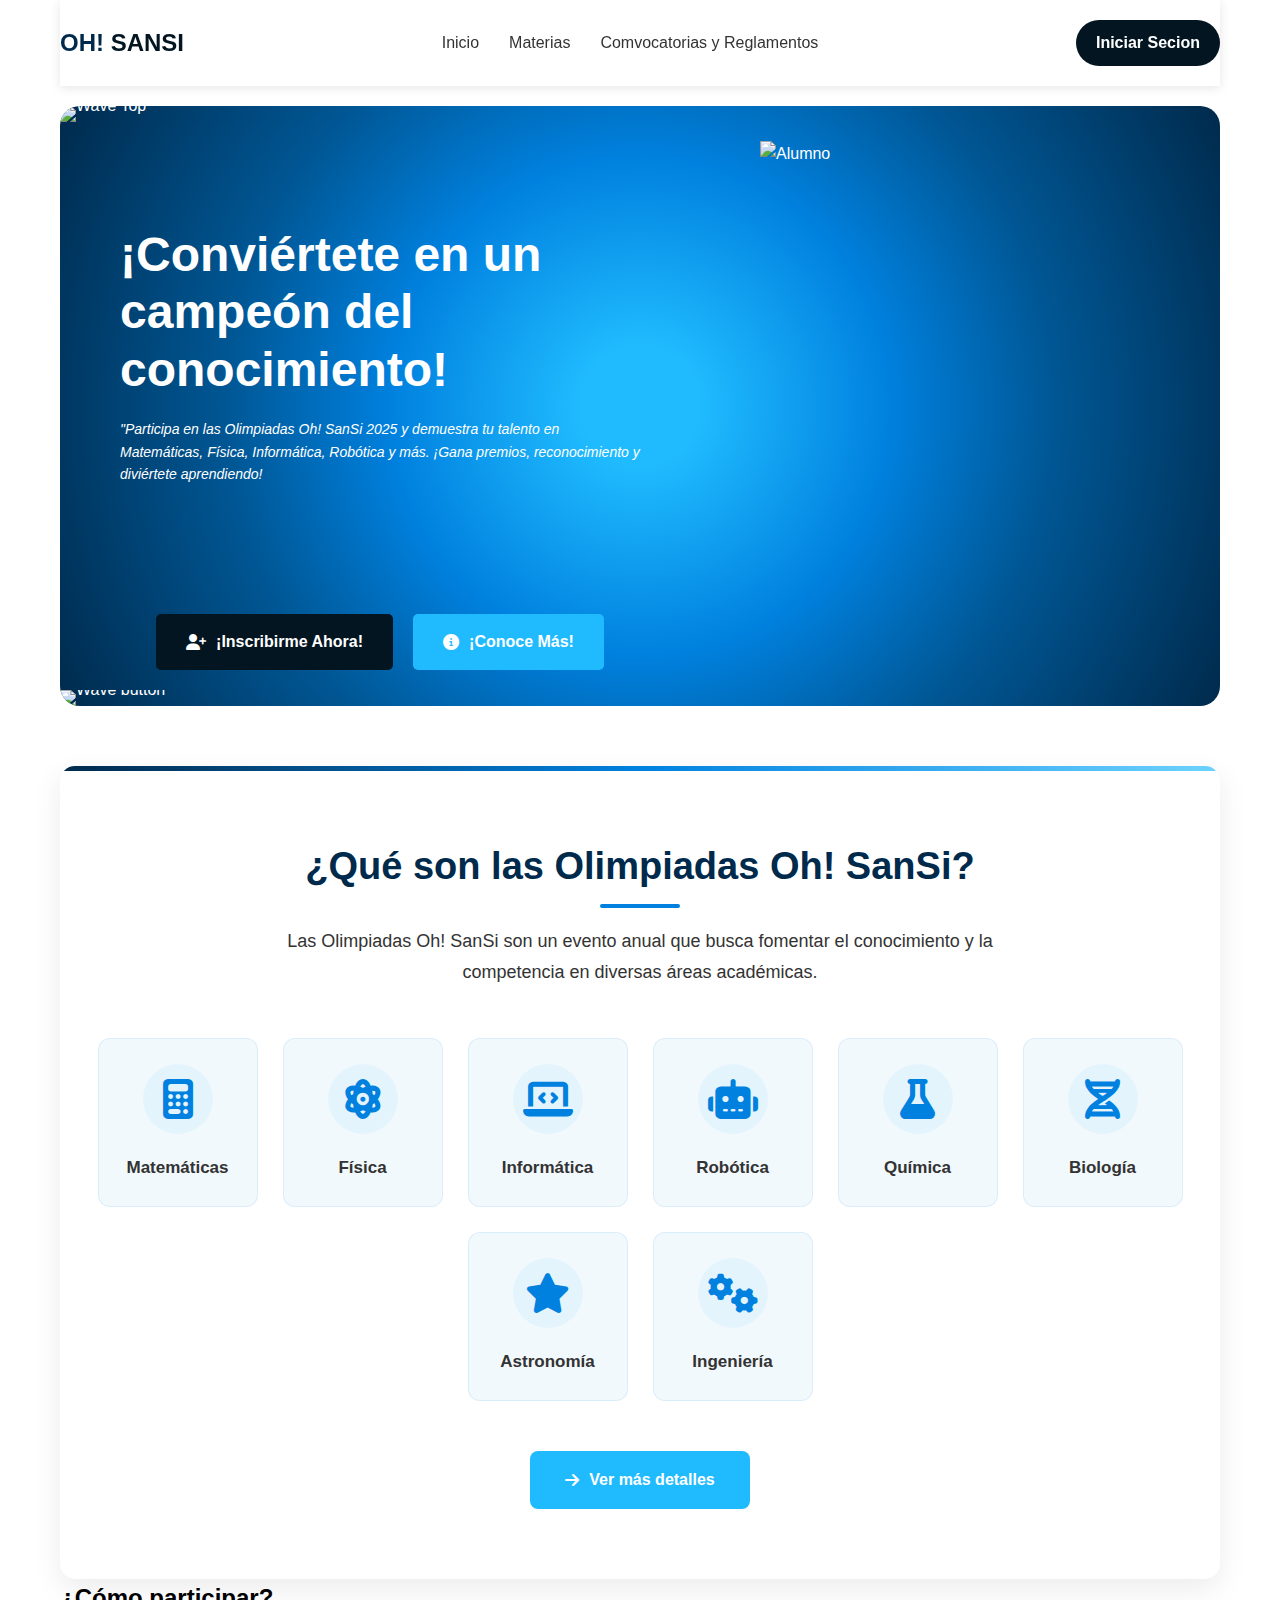
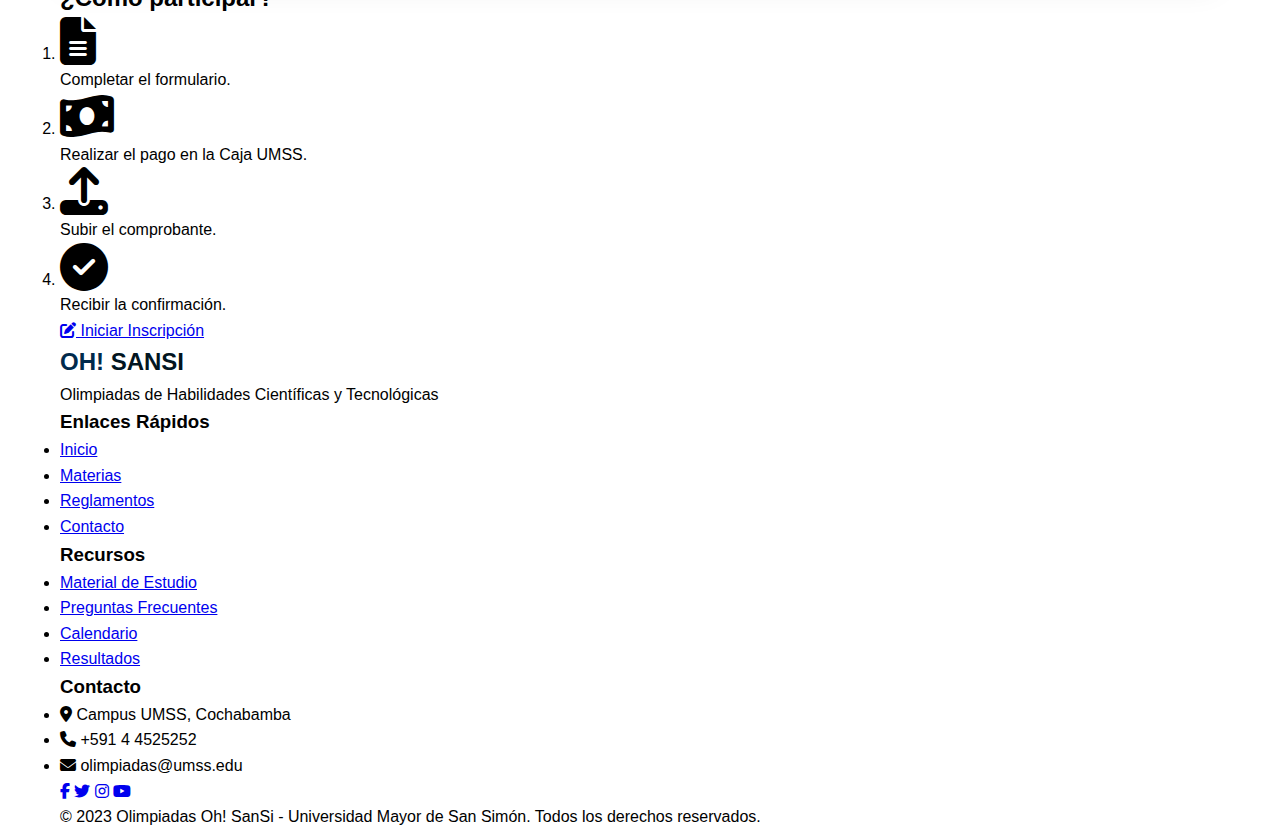
==== HTML/index.html @ 53b109f2 "Implementacioin de registro con html y css" ====
<!DOCTYPE html>
<html lang="en">
<head>
    <meta charset="UTF-8">
    <meta name="viewport" content="width=device-width, initial-scale=1.0">
    <title>Mars Explorer</title>
    <link rel="stylesheet" href="/CSS/styles.css">
    <!-- Add Font Awesome for icons -->
    <link rel="stylesheet" href="https://cdnjs.cloudflare.com/ajax/libs/font-awesome/6.4.0/css/all.min.css">
</head>
<body>
    <main class="contenedor">
        <header>
            <nav>
                <div class="logo">OH! <span>SANSI</span></div>
                <div class="nav-links">
                    <a href="#">Inicio</a>
                    <a href="#">Materias</a>
                    <a href="#">Comvocatorias y Reglamentos</a>
                </div>
                <a href="#" class="join-btn">Iniciar Secion</a>
            </nav>
        </header>
        
        <section class="hero">
            
            <div class="wave-top">
                <img src="wave-top.svg" alt="Wave Top">
            </div>
            
            <div class="hero-content">
                <div class="hero-text">
                    <h1>¡Conviértete en un campeón del conocimiento!</h1>
                    <p class="quote">"Participa en las Olimpiadas Oh! SanSi 2025 y demuestra tu talento en Matemáticas, Física, Informática, Robótica y más. ¡Gana premios, reconocimiento y diviértete aprendiendo!</p>
                    
                    <div class="cta-buttons">
                        <a href="registro.html" class="get-started">
                            <i class="fas fa-user-plus"></i> ¡Inscribirme Ahora!
                          </a>
                        <a href="#" class="watch-video">
                            <i class="fas fa-info-circle"></i> ¡Conoce Más!
                        </a>
                    </div>
                </div>
                <div class="hero-image">
                    <img src="trofeo.svg" alt="Alumno">      
                </div>
            </div>
            
            <div class="wave-bottom">
                <img src="button.svg" alt="Wave button">
            </div>
        </section>
        
        <!-- New Section: ¿Qué son las Olimpiadas Oh! SanSi? -->
        <section class="about-olympiad">
            <h2>¿Qué son las Olimpiadas Oh! SanSi?</h2>
            <p>Las Olimpiadas Oh! SanSi son un evento anual que busca fomentar el conocimiento y la competencia en diversas áreas académicas.</p>
            <ul class="competition-areas">
                <li><i class="fas fa-calculator fa-2x"></i> Matemáticas</li>
                <li><i class="fas fa-atom fa-2x"></i> Física</li>
                <li><i class="fas fa-laptop-code fa-2x"></i> Informática</li>
                <li><i class="fas fa-robot fa-2x"></i> Robótica</li>
                <li><i class="fas fa-flask fa-2x"></i> Química</li>
                <li><i class="fas fa-dna fa-2x"></i> Biología</li>
                <li><i class="fas fa-star fa-2x"></i> Astronomía</li>
                <li><i class="fas fa-cogs fa-2x"></i> Ingeniería</li>
            </ul>
            <a href="#" class="details-btn"><i class="fas fa-arrow-right"></i> Ver más detalles</a>
        </section>
        
        <!-- New Section: ¿Cómo participar? -->
        <section class="how-to-participate">
            <h2>¿Cómo participar?</h2>
            <ol class="participation-steps">
                <li>
                    <i class="fas fa-file-alt fa-3x"></i>
                    <p>Completar el formulario.</p>
                </li>
                <li>
                    <i class="fas fa-money-bill-wave fa-3x"></i>
                    <p>Realizar el pago en la Caja UMSS.</p>
                </li>
                <li>
                    <i class="fas fa-upload fa-3x"></i>
                    <p>Subir el comprobante.</p>
                </li>
                <li>
                    <i class="fas fa-check-circle fa-3x"></i>
                    <p>Recibir la confirmación.</p>
                </li>
            </ol>
            <a href="#" class="start-registration-btn"><i class="fas fa-pen-to-square"></i> Iniciar Inscripción</a>
        </section>
    </main>
    
    <!-- Footer Section -->
    <footer>
        <div class="contenedor footer-content">
            <div class="footer-logo">
                <div class="logo">OH! <span>SANSI</span></div>
                <p>Olimpiadas de Habilidades Científicas y Tecnológicas</p>
            </div>
            
            <div class="footer-links">
                <div class="footer-column">
                    <h3>Enlaces Rápidos</h3>
                    <ul>
                        <li><a href="#">Inicio</a></li>
                        <li><a href="#">Materias</a></li>
                        <li><a href="#">Reglamentos</a></li>
                        <li><a href="#">Contacto</a></li>
                    </ul>
                </div>
                
                <div class="footer-column">
                    <h3>Recursos</h3>
                    <ul>
                        <li><a href="#">Material de Estudio</a></li>
                        <li><a href="#">Preguntas Frecuentes</a></li>
                        <li><a href="#">Calendario</a></li>
                        <li><a href="#">Resultados</a></li>
                    </ul>
                </div>
                
                <div class="footer-column">
                    <h3>Contacto</h3>
                    <ul class="contact-info">
                        <li><i class="fas fa-map-marker-alt"></i> Campus UMSS, Cochabamba</li>
                        <li><i class="fas fa-phone"></i> +591 4 4525252</li>
                        <li><i class="fas fa-envelope"></i> olimpiadas@umss.edu</li>
                    </ul>
                    <div class="social-media">
                        <a href="#"><i class="fab fa-facebook-f"></i></a>
                        <a href="#"><i class="fab fa-twitter"></i></a>
                        <a href="#"><i class="fab fa-instagram"></i></a>
                        <a href="#"><i class="fab fa-youtube"></i></a>
                    </div>
                </div>
            </div>
        </div>
        <div class="footer-bottom">
            <div class="contenedor">
                <p>&copy; 2023 Olimpiadas Oh! SanSi - Universidad Mayor de San Simón. Todos los derechos reservados.</p>
            </div>
        </div>
    </footer>
</body>
</html>
---- CSS/styles.css ----
:root {
    /*colores principales*/
    --pri: #002A4C;
    --sec: #00477a;
    --terc: #021521;
    --for: #0081df;
    --five: #6dd2ff;
    --bg: #ffffff; /*background (Fondo) */
    /*textos*/
    --txt: #333;
    --p-pri: white;/*parrafo*/
    --p-sec: #000;
    /*botones*/
    --btn-pri: var(--terc);
    --btn-pri-hover: var(--terc);
    --btn-txt: var(--bg);
    --btn-txt-hover: var(--bg);
    --btn-sec: #20bbff;
    --btn-icon: white;
    --btn-sec-color: var(--btn-sec);
}

* {
    margin: 0;
    padding: 0;
    box-sizing: border-box;
    font-family: Arial, sans-serif;
}

body {
    background-color: var(--bg);
    line-height: 1.6;
}

.contenedor {
    max-width: 1200px;
    margin: 0 auto;
    padding: 0 20px;
}

/* Navigation Styles */
header {
    padding: 20px 0;
    position: sticky;
    top: 0;
    background-color: var(--bg);
    z-index: 100;
    box-shadow: 0 2px 10px rgba(0, 0, 0, 0.1);
}

nav {
    display: flex;
    justify-content: space-between;
    align-items: center;
}

.logo {
    font-weight: bold;
    font-size: 24px;
    color: var(--pri);
}

.logo span {
    color: var(--terc);
}

.nav-links {
    display: flex;
    gap: 30px;
}

.nav-links a {
    text-decoration: none;
    color: var(--txt);
    transition: color 0.3s ease;
    position: relative;
}

.nav-links a:hover {
    color: var(--for);
}

.nav-links a::after {
    content: '';
    position: absolute;
    width: 0;
    height: 2px;
    bottom: -5px;
    left: 0;
    background-color: var(--for);
    transition: width 0.3s ease;
}

.nav-links a:hover::after {
    width: 100%;
}

.join-btn {
    background-color: var(--btn-pri);
    color: var(--btn-txt);
    padding: 10px 20px;
    border-radius: 25px;
    text-decoration: none;
    font-weight: bold;
    transition: background-color 0.3s ease, transform 0.3s ease;
}

.join-btn:hover {
    background-color: var(--for);
    transform: translateY(-3px);
}

/* Hero Section Styles */
.hero {
    position: relative;
    background: radial-gradient(circle, rgba(32,187,255,1) 9%, rgba(0,129,223,1) 38%, rgba(0,87,149,1) 63%, rgba(0,42,76,1) 100%);
    border-radius: 20px;
    overflow: hidden;
    color: white;
    margin-top: 20px;
    min-height: 600px;
    padding-top: 60px;
}

.hero-content {
    display: flex;
    padding: 60px;
    position: relative;
    z-index: 2;
}

.hero-text {
    flex: 1;
    max-width: 50%;
    z-index: 2;
}

.hero-text h1 {
    font-size: 48px;
    margin-bottom: 20px;
    line-height: 1.2;
}

.hero-text .quote {
    color: var(--p-pri);
    font-style: italic;
    margin-bottom: 40px;
    line-height: 1.6;
    font-size: 14px;
}

.hero-image {
    position: absolute;
    right: 60px;
    bottom: 0;
    z-index: 3;
    height: 500px;
    width: 400px;
}

.hero-image img {
    height: 100%;
    object-fit: contain;
    position: relative;
    z-index: 1;
}

/* Wave Elements */
.wave-top,
.wave-bottom {
    position: absolute;
    left: 0;
    width: 100%;
    z-index: 1;
    line-height: 0;
}

.wave-top {
    top: 0;
}

.wave-bottom {
    bottom: 0;
}

.wave-top img,
.wave-bottom img {
    width: 100%;
    height: auto;
}

/* Button Styles */
.cta-buttons {
    display: flex;
    gap: 20px;
    margin-top: 30px;
    position: relative;
    z-index: 4;
    /*sition: absolute;*/
    bottom: -25%;
    left: 0;
    right: 0;
    z-index: 5;
    justify-content: center;
}

.get-started {
    background-color: var(--btn-pri);
    color: var(--btn-txt);
    padding: 15px 30px;
    border-radius: 5px;
    text-decoration: none;
    font-weight: bold;
    display: inline-flex;
    align-items: center;
    gap: 10px;
    transition: background-color 0.3s ease, transform 0.3s ease;
}

.get-started:hover {
    background-color: var(--terc);
    transform: translateY(-3px);
    box-shadow: 0 5px 15px rgba(0, 0, 0, 0.2);
}

.watch-video {
    background-color: var(--btn-sec);
    color: var(--btn-txt);
    padding: 15px 30px;
    border-radius: 5px;
    text-decoration: none;
    font-weight: bold;
    display: flex;
    align-items: center;
    gap: 10px;
    transition: background-color 0.3s ease, transform 0.3s ease;
}

.watch-video:hover {
    background-color: var(--for);
    transform: translateY(-3px);
    box-shadow: 0 5px 15px rgba(0, 0, 0, 0.2);
}

.video-icon {
    width: 20px;
    height: 20px;
    background-color: var(--btn-icon);
    border-radius: 50%;
    display: flex;
    align-items: center;
    justify-content: center;
    color: var(--btn-sec-color);
    font-size: 10px;
}
/* Partners Section Styles */
.partners {
    display: flex;
    justify-content: space-between;
    align-items: center;
    margin-top: 50px;
    opacity: 0.5;
}
/* About Olympiad Section Styles */
.about-olympiad {
    padding: 70px 20px;
    background-color: var(--bg);
    border-radius: 15px;
    margin-top: 60px;
    box-shadow: 0 10px 30px rgba(0, 0, 0, 0.08);
    position: relative;
    overflow: hidden;
}

.about-olympiad::before {
    content: '';
    position: absolute;
    top: 0;
    left: 0;
    width: 100%;
    height: 5px;
    background: linear-gradient(to right, var(--pri), var(--for), var(--five));
}

.about-olympiad h2 {
    font-size: 38px;
    margin-bottom: 30px;
    color: var(--pri);
    text-align: center;
    position: relative;
    font-weight: 700;
}

.about-olympiad h2::after {
    content: '';
    position: absolute;
    width: 80px;
    height: 4px;
    background-color: var(--for);
    bottom: -12px;
    left: 50%;
    transform: translateX(-50%);
    border-radius: 2px;
}

.about-olympiad p {
    font-size: 18px;
    margin-bottom: 40px;
    color: var(--txt);
    text-align: center;
    max-width: 800px;
    margin-left: auto;
    margin-right: auto;
    line-height: 1.7;
}

.competition-areas {
    list-style: none;
    padding: 0;
    display: flex;
    flex-wrap: wrap;
    justify-content: center;
    gap: 25px;
    margin: 50px 0;
}

.competition-areas li {
    display: flex;
    flex-direction: column;
    align-items: center;
    gap: 15px;
    font-size: 17px;
    font-weight: 600;
    color: var(--txt);
    width: 160px;
    text-align: center;
    transition: all 0.3s ease;
    padding: 25px 15px;
    border-radius: 12px;
    background-color: rgba(0, 129, 223, 0.05);
    border: 1px solid rgba(0, 129, 223, 0.1);
}

.competition-areas li:hover {
    transform: translateY(-8px);
    background-color: rgba(0, 129, 223, 0.1);
    box-shadow: 0 10px 20px rgba(0, 42, 76, 0.1);
    border-color: rgba(0, 129, 223, 0.2);
}

.competition-areas li i {
    color: var(--for);
    font-size: 2.5rem;
    background-color: rgba(109, 210, 255, 0.1);
    width: 70px;
    height: 70px;
    display: flex;
    align-items: center;
    justify-content: center;
    border-radius: 50%;
    margin-bottom: 5px;
    transition: all 0.3s ease;
}

.competition-areas li:hover i {
    background-color: var(--for);
    color: white;
    transform: scale(1.1);
}

.details-btn {
    display: flex;
    background-color: var(--btn-sec);
    color: var(--btn-txt);
    padding: 16px 32px;
    border-radius: 8px;
    text-decoration: none;
    font-weight: bold;
    margin: 30px auto 0;
    text-align: center;
    max-width: 220px;
    transition: all 0.3s ease;
    align-items: center;
    justify-content: center;
    gap: 10px;
    font-size: 16px;
}

.details-btn:hover {
    background-color: var(--for);
    transform: translateY(-5px);
    box-shadow: 0 8px 20px rgba(0, 129, 223, 0.3);
}

.details-btn i {
    transition: transform 0.3s ease;
}

.details-btn:hover i {
    transform: translateX(5px);
}

/* Media queries for responsiveness */
@media (max-width: 768px) {
    .competition-areas {
        gap: 15px;
    }
    
    .competition-areas li {
        width: calc(50% - 15px);
        max-width: 160px;
    }
    
    .about-olympiad h2 {
        font-size: 32px;
    }
    
    .about-olympiad p {
        font-size: 16px;
    }
}

@media (max-width: 480px) {
    .competition-areas li {
        width: calc(100% - 30px);
        max-width: 200px;
    }
}
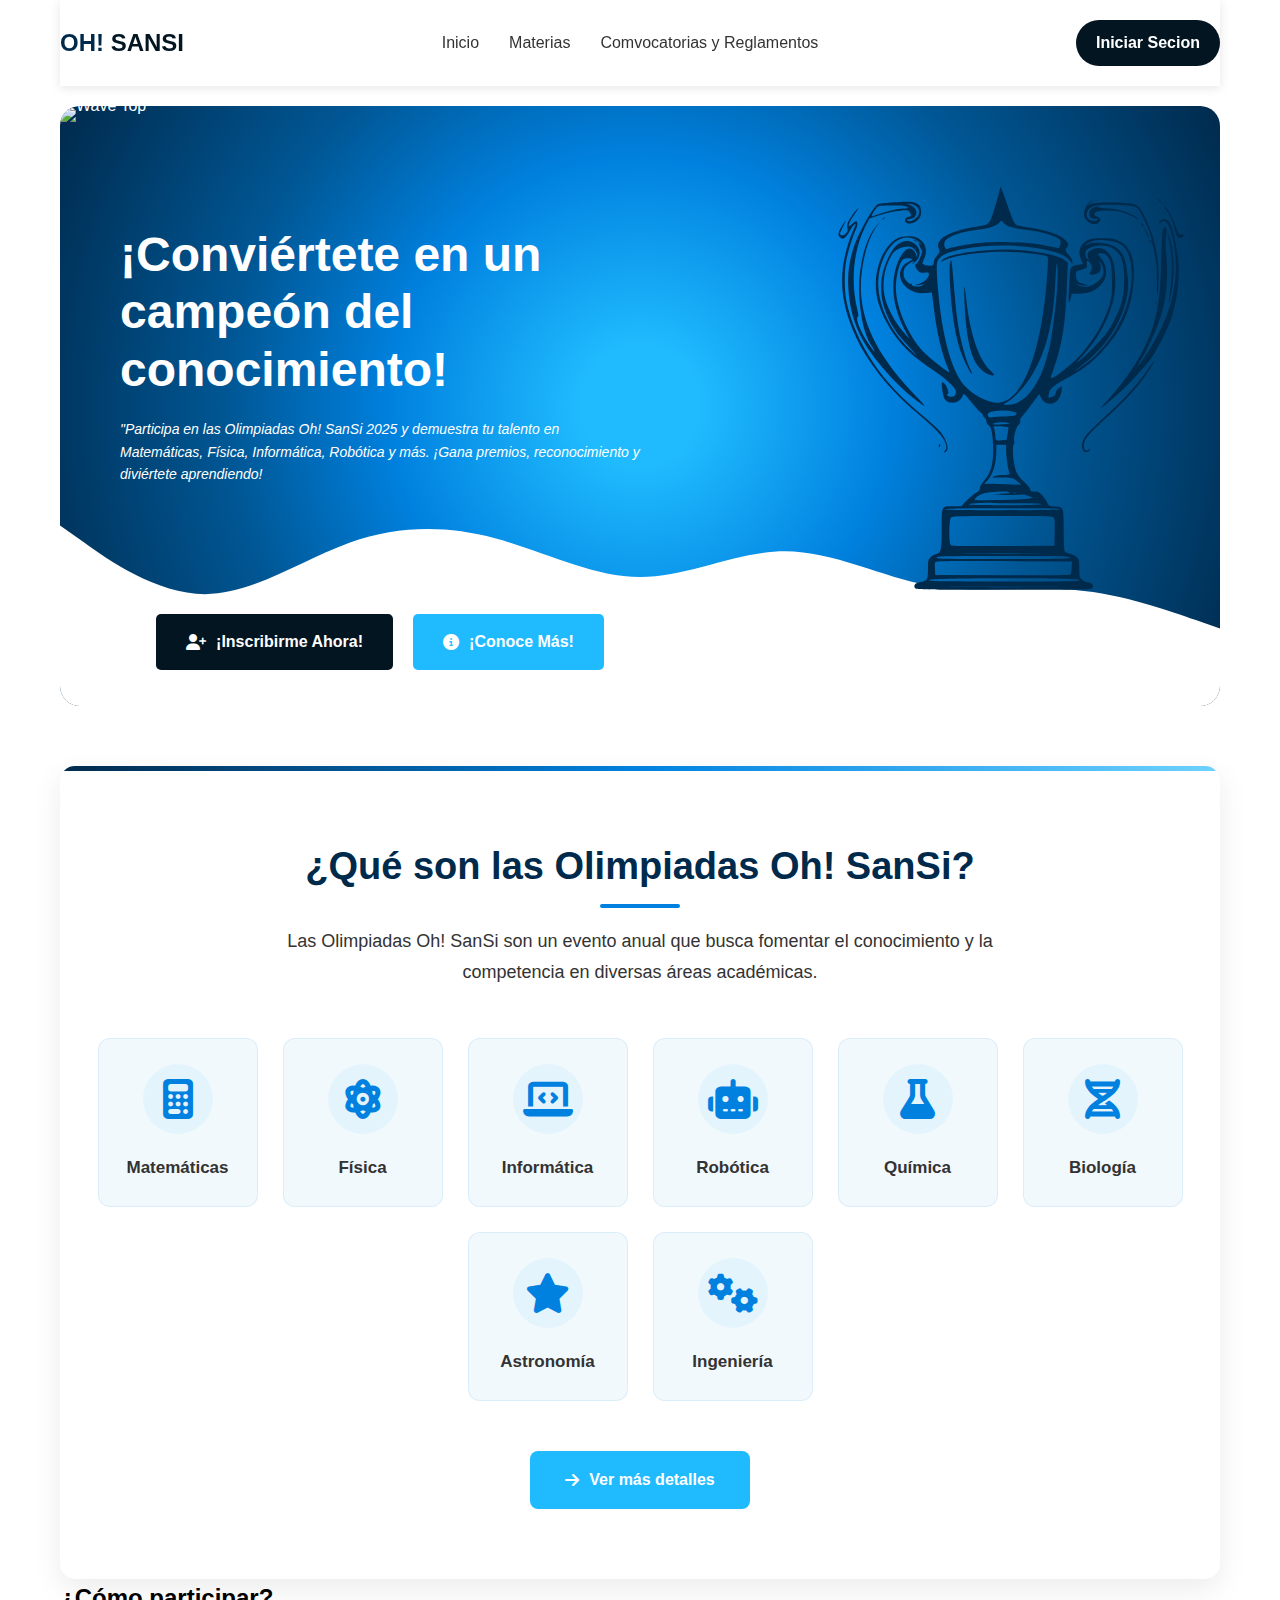
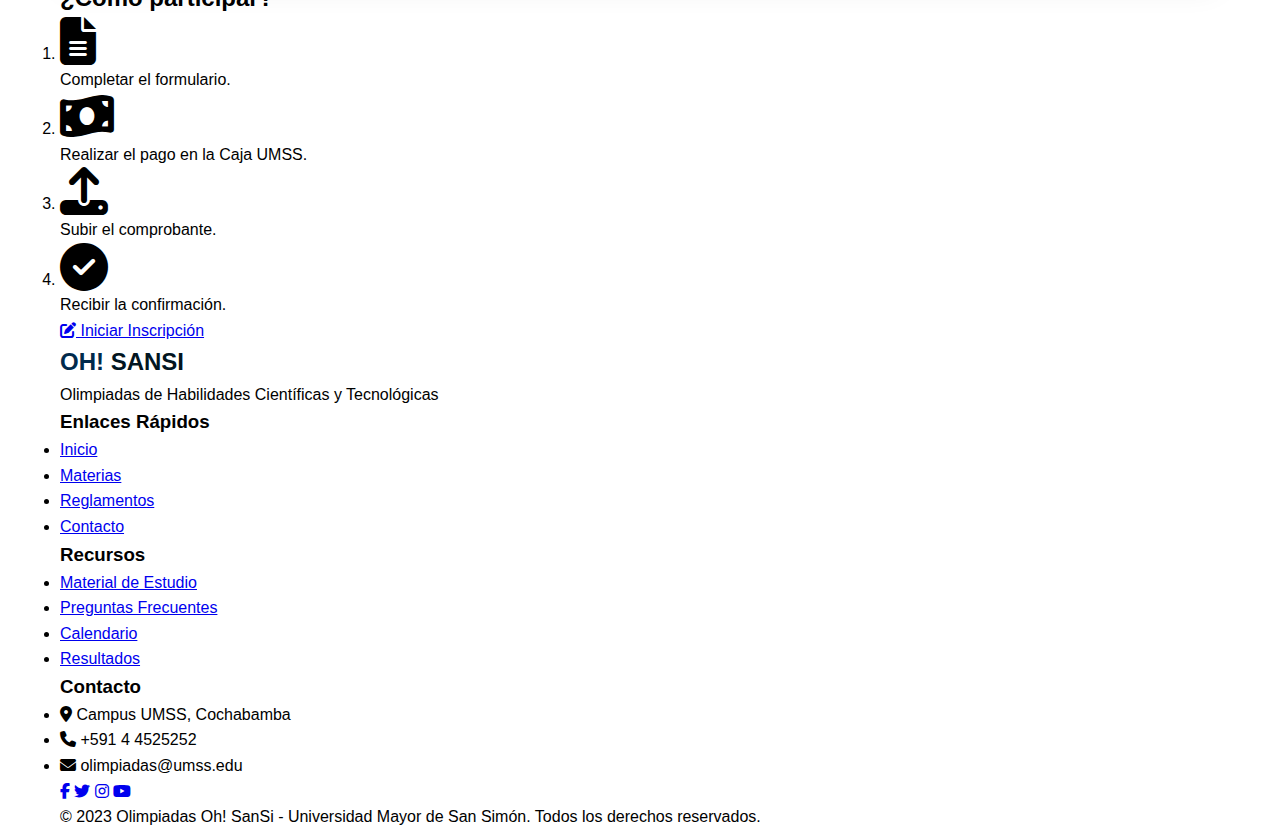
==== commit ee94dcf1: "configuracion" ====
--- a/HTML/index.html
+++ b/HTML/index.html
@@ -5,6 +5,7 @@
     <meta name="viewport" content="width=device-width, initial-scale=1.0">
     <title>Mars Explorer</title>
     <link rel="stylesheet" href="/CSS/styles.css">
+    <link rel="stylesheet" href="/CSS/login.css">
     <!-- Add Font Awesome for icons -->
     <link rel="stylesheet" href="https://cdnjs.cloudflare.com/ajax/libs/font-awesome/6.4.0/css/all.min.css">
 </head>
@@ -18,7 +19,7 @@
                     <a href="#">Materias</a>
                     <a href="#">Comvocatorias y Reglamentos</a>
                 </div>
-                <a href="#" class="join-btn">Iniciar Secion</a>
+                <a href="#" class="join-btn" id="login-button">Iniciar Secion</a>
             </nav>
         </header>
         
@@ -34,21 +35,19 @@
                     <p class="quote">"Participa en las Olimpiadas Oh! SanSi 2025 y demuestra tu talento en Matemáticas, Física, Informática, Robótica y más. ¡Gana premios, reconocimiento y diviértete aprendiendo!</p>
                     
                     <div class="cta-buttons">
-                        <a href="registro.html" class="get-started">
-                            <i class="fas fa-user-plus"></i> ¡Inscribirme Ahora!
-                          </a>
+                        <a href="#" class="get-started"><i class="fas fa-user-plus"></i> ¡Inscribirme Ahora!</a>
                         <a href="#" class="watch-video">
                             <i class="fas fa-info-circle"></i> ¡Conoce Más!
                         </a>
                     </div>
                 </div>
                 <div class="hero-image">
-                    <img src="trofeo.svg" alt="Alumno">      
+                    <img src="/trofeo.svg" alt="Alumno">      
                 </div>
             </div>
             
             <div class="wave-bottom">
-                <img src="button.svg" alt="Wave button">
+                <img src="/button.svg" alt="Wave button">
             </div>
         </section>
         
@@ -145,5 +144,112 @@
             </div>
         </div>
     </footer>
+    
+    <!-- Login Modal -->
+    <div id="login-modal" class="login-modal" style="display: none;">
+        <div class="login-container">
+            <div class="login-header">
+                <div class="close-modal">
+                    <i class="fas fa-times"></i>
+                </div>
+                <div class="user-icon">
+                    <i class="fas fa-user"></i>
+                </div>
+                <h2>Iniciar Sesión</h2>
+            </div>
+            
+            <div class="login-body">
+                <p class="login-instruction">Inicie sesión ingresando su dirección de correo electrónico y contraseña.</p>
+                
+                <form class="login-form">
+                    <div class="form-group">
+                        <label for="email">Correo Electrónico</label>
+                        <div class="input-with-icon">
+                            <i class="fas fa-envelope"></i>
+                            <input type="email" id="email" placeholder="email@address.com" required>
+                        </div>
+                    </div>
+                    
+                    <div class="form-group">
+                        <label for="password">Contraseña</label>
+                        <div class="input-with-icon">
+                            <i class="fas fa-lock"></i>
+                            <input type="password" id="password" placeholder="••••••••••" required>
+                            <i class="fas fa-eye toggle-password"></i>
+                        </div>
+                    </div>
+                    
+                    <div class="form-group remember-me">
+                        <div class="remember-me-left">
+                            <label class="switch">
+                                <input type="checkbox">
+                                <span class="slider round"></span>
+                            </label>
+                            <span>Acuérdate de mí</span>
+                        </div>
+                        <a href="#" class="forgot-password">¿Olvidaste tu contraseña?</a>
+                    </div>
+                    
+                    <button type="submit" class="login-btn">Iniciar Sesión</button>
+                </form>
+                
+                <div class="register-link">
+                    <p>¿No tienes una cuenta? <a href="#">Regístrate aquí</a></p>
+                </div>
+            </div>
+        </div>
+    </div>
+    
+    <script>
+        document.addEventListener('DOMContentLoaded', function() {
+            const loginButton = document.getElementById('login-button');
+            const loginModal = document.getElementById('login-modal');
+            const closeModal = document.querySelector('.close-modal');
+            const loginForm = document.querySelector('.login-form');
+            const loginBtn = document.querySelector('.login-btn');
+            
+            // Show modal when login button is clicked
+            loginButton.addEventListener('click', function(e) {
+                e.preventDefault();
+                loginModal.style.display = 'flex';
+                // Add small delay to trigger animation
+                setTimeout(() => {
+                    document.querySelector('.login-container').style.opacity = '1';
+                    document.querySelector('.login-container').style.transform = 'translateY(0)';
+                }, 10);
+            });
+            
+            // Close modal when clicking the close button
+            closeModal.addEventListener('click', function() {
+                loginModal.style.display = 'none';
+            });
+            
+            // Handle form submission
+            loginForm.addEventListener('submit', function(e) {
+                e.preventDefault();
+                
+                // Add loading state
+                loginBtn.textContent = 'Iniciando sesión...';
+                loginBtn.disabled = true;
+            
+                // Simulate login validation (replace with actual authentication)
+                setTimeout(() => {
+                    // Redirect to dashboard
+                    window.location.href = 'dashboard.html';
+                }, 1000);
+            });
+            
+            // Toggle password visibility
+            const togglePassword = document.querySelector('.toggle-password');
+            const passwordInput = document.querySelector('#password');
+            
+            togglePassword.addEventListener('click', function() {
+                const type = passwordInput.getAttribute('type') === 'password' ? 'text' : 'password';
+                passwordInput.setAttribute('type', type);
+                this.classList.toggle('fa-eye');
+                this.classList.toggle('fa-eye-slash');
+            });
+        });
+    </script>
 </body>
 </html>--- a/CSS/login.css
+++ b/CSS/login.css
@@ -0,0 +1,373 @@
+/* Login Modal Styles - Professional Version */
+.login-modal {
+    position: fixed;
+    top: 0;
+    left: 0;
+    width: 100%;
+    height: 100%;
+    background-color: rgba(0, 0, 0, 0.6);
+    display: flex;
+    justify-content: center;
+    align-items: center;
+    z-index: 1000;
+    backdrop-filter: blur(5px);
+    opacity: 0;
+    visibility: hidden;
+    transition: opacity 0.3s ease, visibility 0.3s ease;
+}
+
+.login-modal[style*="display: flex"] {
+    opacity: 1;
+    visibility: visible;
+}
+
+.login-container {
+    background-color: white;
+    border-radius: 12px;
+    box-shadow: 0 10px 30px rgba(0, 0, 0, 0.25);
+    width: 100%;
+    max-width: 420px;
+    overflow: hidden;
+    transform: translateY(20px);
+    transition: transform 0.4s cubic-bezier(0.175, 0.885, 0.32, 1.275);
+    animation: modal-in 0.5s forwards;
+}
+
+@keyframes modal-in {
+    0% {
+        opacity: 0;
+        transform: translateY(40px);
+    }
+    100% {
+        opacity: 1;
+        transform: translateY(0);
+    }
+}
+
+.login-header {
+    background: linear-gradient(135deg, var(--pri) 0%, var(--sec) 100%);
+    color: white;
+    padding: 25px 20px 20px;
+    text-align: center;
+    position: relative;
+    border-bottom: 1px solid rgba(255, 255, 255, 0.1);
+}
+
+.login-header h2 {
+    font-size: 1.5rem;
+    margin: 0;
+    font-weight: 600;
+    letter-spacing: 0.5px;
+}
+
+.user-icon {
+    width: 50px;
+    height: 50px;
+    background-color: white;
+    border-radius: 50%;
+    display: flex;
+    justify-content: center;
+    align-items: center;
+    margin: 0 auto 12px;
+    box-shadow: 0 4px 10px rgba(0, 0, 0, 0.2);
+    border: 2px solid rgba(255, 255, 255, 0.8);
+    transition: transform 0.3s ease;
+}
+
+.user-icon:hover {
+    transform: scale(1.05);
+}
+
+.user-icon i {
+    color: var(--pri);
+    font-size: 22px;
+}
+
+.login-body {
+    padding: 30px 25px;
+}
+
+.login-instruction {
+    text-align: center;
+    color: #555;
+    margin-bottom: 25px;
+    font-size: 14px;
+    line-height: 1.5;
+}
+
+.form-group {
+    margin-bottom: 20px;
+}
+
+.form-group label {
+    display: block;
+    margin-bottom: 8px;
+    color: #444;
+    font-size: 14px;
+    font-weight: 500;
+}
+
+.input-with-icon {
+    position: relative;
+    display: flex;
+    align-items: center;
+    transition: all 0.3s ease;
+}
+
+.input-with-icon:focus-within {
+    transform: translateY(-2px);
+}
+
+.input-with-icon i {
+    position: absolute;
+    left: 14px;
+    color: #777;
+    transition: color 0.3s ease;
+}
+
+.input-with-icon:focus-within i {
+    color: var(--for);
+}
+
+.input-with-icon .toggle-password {
+    left: auto;
+    right: 14px;
+    cursor: pointer;
+    transition: all 0.2s ease;
+}
+
+.input-with-icon .toggle-password:hover {
+    color: var(--for);
+}
+
+.input-with-icon input {
+    width: 100%;
+    padding: 14px 45px;
+    border: 1px solid #ddd;
+    border-radius: 8px;
+    font-size: 15px;
+    transition: all 0.3s ease;
+    box-shadow: 0 2px 5px rgba(0, 0, 0, 0.05);
+}
+
+.input-with-icon input:focus {
+    outline: none;
+    border-color: var(--for);
+    box-shadow: 0 3px 8px rgba(0, 129, 223, 0.15);
+}
+
+.remember-me {
+    display: flex;
+    align-items: center;
+    justify-content: space-between;
+    margin-bottom: 25px;
+    flex-wrap: wrap;
+}
+
+.remember-me-left {
+    display: flex;
+    align-items: center;
+}
+
+.switch {
+    position: relative;
+    display: inline-block;
+    width: 44px;
+    height: 22px;
+    margin-right: 10px;
+}
+
+.switch input {
+    opacity: 0;
+    width: 0;
+    height: 0;
+}
+
+.slider {
+    position: absolute;
+    cursor: pointer;
+    top: 0;
+    left: 0;
+    right: 0;
+    bottom: 0;
+    background-color: #ddd;
+    transition: .4s;
+    box-shadow: inset 0 1px 3px rgba(0, 0, 0, 0.1);
+}
+
+.slider:before {
+    position: absolute;
+    content: "";
+    height: 18px;
+    width: 18px;
+    left: 2px;
+    bottom: 2px;
+    background-color: white;
+    transition: .4s;
+    box-shadow: 0 1px 3px rgba(0, 0, 0, 0.15);
+}
+
+input:checked + .slider {
+    background-color: var(--for);
+}
+
+input:checked + .slider:before {
+    transform: translateX(22px);
+}
+
+.slider.round {
+    border-radius: 34px;
+}
+
+.slider.round:before {
+    border-radius: 50%;
+}
+
+.forgot-password {
+    color: var(--for);
+    text-decoration: none;
+    font-size: 14px;
+    transition: all 0.2s ease;
+    font-weight: 500;
+}
+
+.forgot-password:hover {
+    color: var(--sec);
+    text-decoration: underline;
+}
+
+.login-btn {
+    width: 100%;
+    background: linear-gradient(to right, var(--pri), var(--sec));
+    color: white;
+    border: none;
+    border-radius: 8px;
+    padding: 14px;
+    font-weight: 600;
+    font-size: 16px;
+    cursor: pointer;
+    transition: all 0.3s ease;
+    box-shadow: 0 4px 10px rgba(0, 42, 76, 0.2);
+    letter-spacing: 0.5px;
+    position: relative;
+    overflow: hidden;
+}
+
+.login-btn:hover {
+    background: linear-gradient(to right, var(--sec), var(--for));
+    transform: translateY(-2px);
+    box-shadow: 0 6px 15px rgba(0, 42, 76, 0.25);
+}
+
+.login-btn:active {
+    transform: translateY(1px);
+    box-shadow: 0 2px 5px rgba(0, 42, 76, 0.2);
+}
+
+.login-btn::after {
+    content: '';
+    position: absolute;
+    top: 50%;
+    left: 50%;
+    width: 5px;
+    height: 5px;
+    background: rgba(255, 255, 255, 0.5);
+    opacity: 0;
+    border-radius: 100%;
+    transform: scale(1, 1) translate(-50%);
+    transform-origin: 50% 50%;
+}
+
+.login-btn:focus:not(:active)::after {
+    animation: ripple 1s ease-out;
+}
+
+@keyframes ripple {
+    0% {
+        transform: scale(0, 0);
+        opacity: 0.5;
+    }
+    20% {
+        transform: scale(25, 25);
+        opacity: 0.3;
+    }
+    100% {
+        opacity: 0;
+        transform: scale(40, 40);
+    }
+}
+
+.register-link {
+    text-align: center;
+    margin-top: 25px;
+    font-size: 14px;
+    color: #666;
+}
+
+.register-link a {
+    color: var(--for);
+    text-decoration: none;
+    font-weight: 600;
+    transition: all 0.2s ease;
+    margin-left: 5px;
+}
+
+.register-link a:hover {
+    color: var(--sec);
+    text-decoration: underline;
+}
+
+/* Responsive adjustments */
+@media (max-width: 480px) {
+    .login-container {
+        max-width: 90%;
+        margin: 0 15px;
+    }
+    
+    .login-header {
+        padding: 20px 15px 15px;
+    }
+    
+    .login-body {
+        padding: 20px 15px;
+    }
+    
+    .remember-me {
+        flex-direction: column;
+        align-items: flex-start;
+        gap: 10px;
+    }
+    
+    .forgot-password {
+        margin-top: 5px;
+        display: inline-block;
+    }
+}
+
+/* Fix for the remember me section */
+.form-group.remember-me {
+    display: flex;
+    align-items: center;
+}
+
+.form-group.remember-me span {
+    font-size: 14px;
+    color: #555;
+}
+
+/* Add a close button to the modal */
+.close-modal {
+    position: absolute;
+    top: 15px;
+    right: 15px;
+    color: rgba(255, 255, 255, 0.8);
+    font-size: 20px;
+    cursor: pointer;
+    transition: all 0.2s ease;
+    z-index: 10;
+}
+
+.close-modal:hover {
+    color: white;
+    transform: rotate(90deg);
+}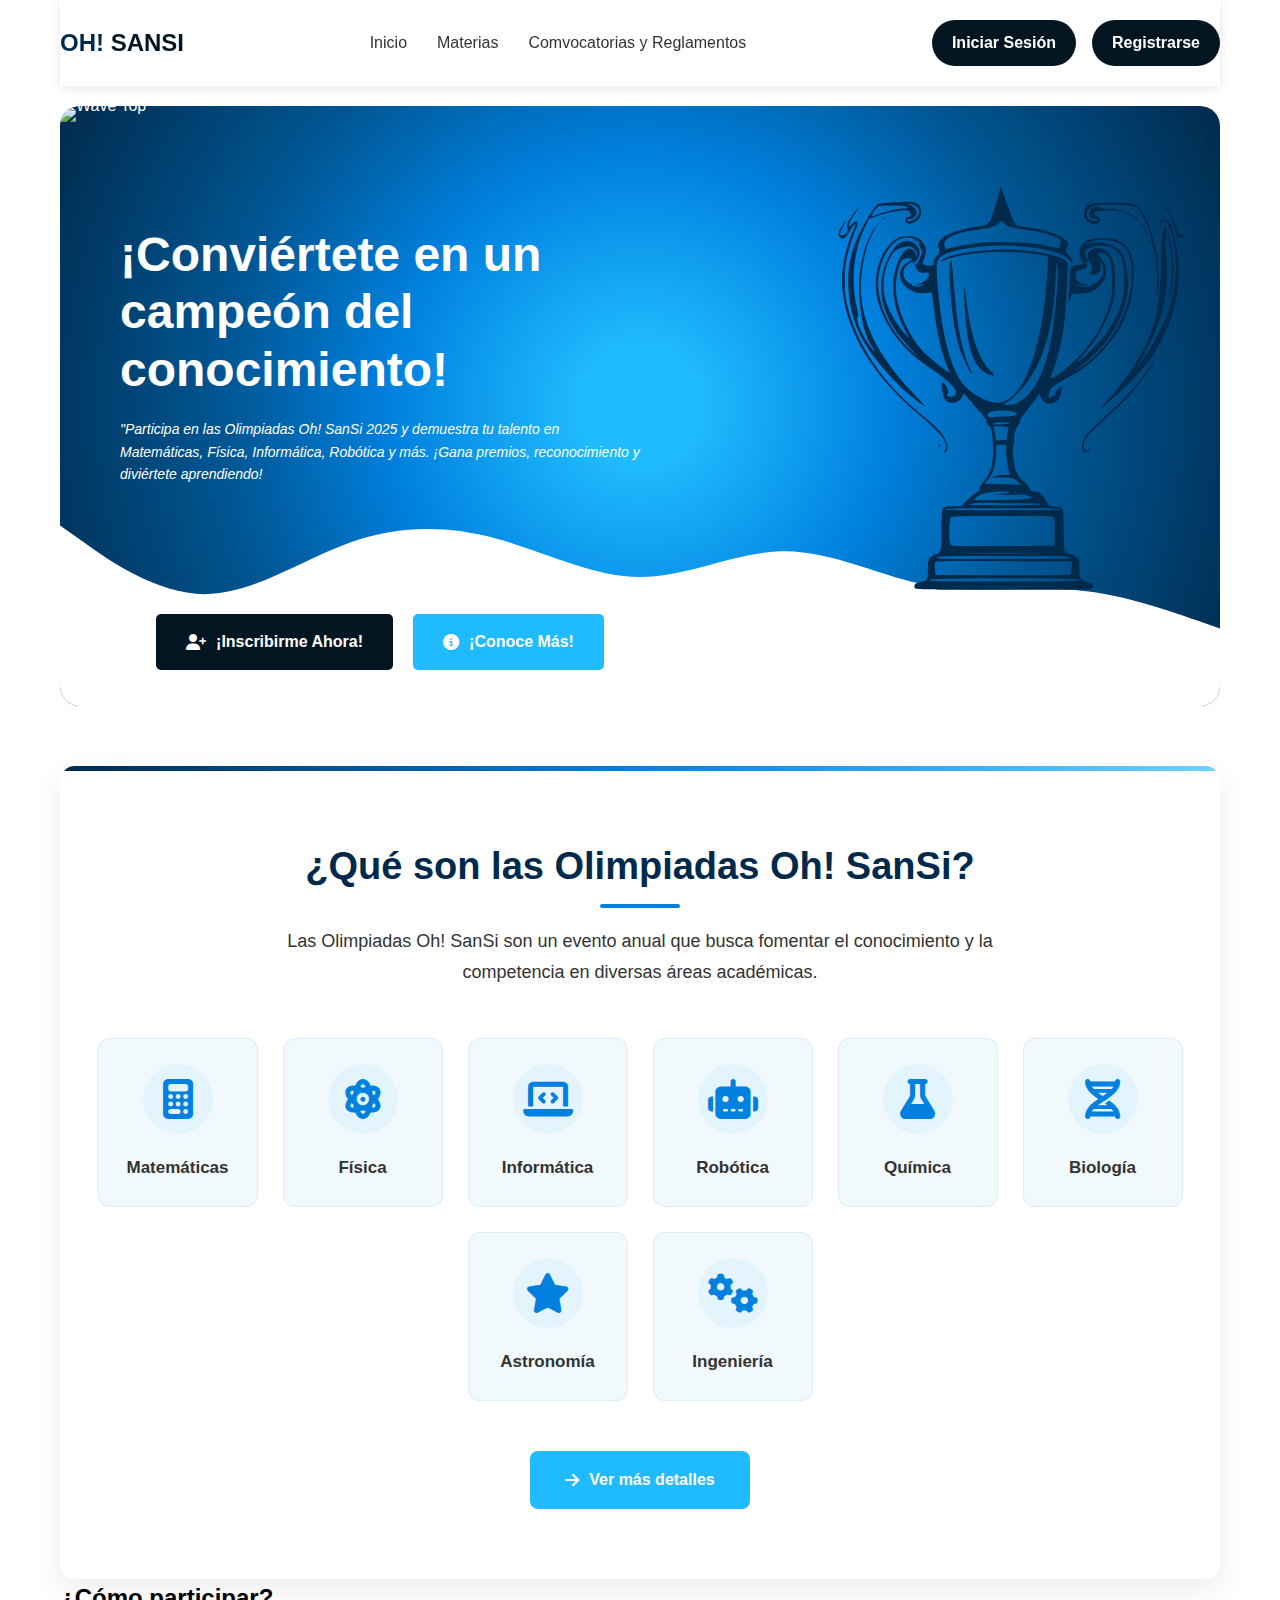
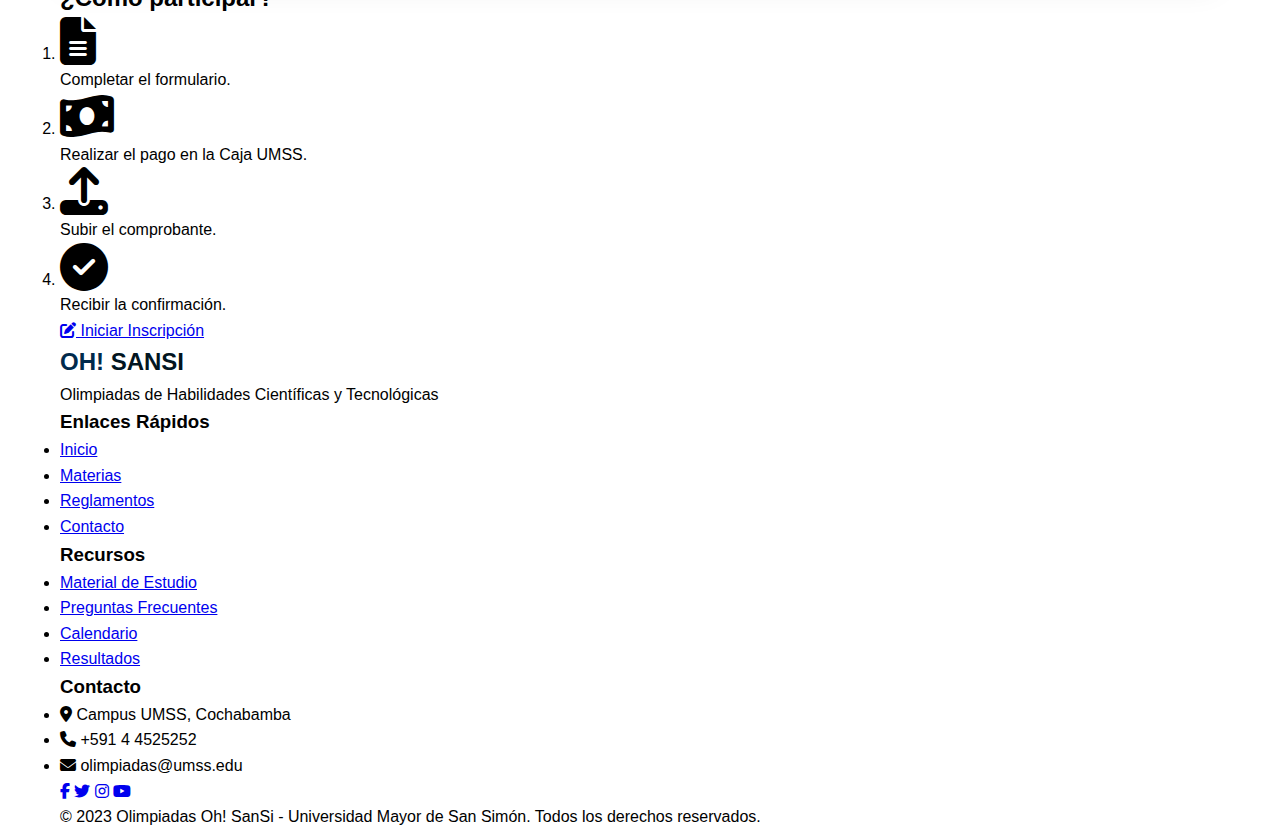
==== commit 81864efb: "Dashborad de estudiante, modal en el index para escoger estudiante y tutor, registro de tutor" ====
--- a/HTML/index.html
+++ b/HTML/index.html
@@ -19,9 +19,34 @@
                     <a href="#">Materias</a>
                     <a href="#">Comvocatorias y Reglamentos</a>
                 </div>
-                <a href="#" class="join-btn" id="login-button">Iniciar Secion</a>
+                <div class="auth-buttons">
+                    <a href="#" class="join-btn" id="login-button">Iniciar Sesión</a>
+                    <a href="#" class="join-btn" id="register-button">Registrarse</a>
+                </div>
             </nav>
         </header>
+
+        <!-- Registration Modal -->
+        <div id="registro-modal" class="modal">
+            <div class="modal-content">
+                <span class="close">&times;</span>
+                <h2>Registro</h2>
+                <div class="registration-options">
+                    <a href="registro_Estudiante.html" class="option-card">
+                        <div class="option-icon">
+                            <i class="fas fa-user-graduate"></i>
+                        </div>
+                        <span>Estudiante</span>
+                    </a>
+                    <a href="registro_Tutor.html" class="option-card">
+                        <div class="option-icon">
+                            <i class="fas fa-chalkboard-teacher"></i>
+                        </div>
+                        <span>Tutor</span>
+                    </a>
+                </div>
+            </div>
+        </div>
         
         <section class="hero">
             
@@ -35,7 +60,9 @@
                     <p class="quote">"Participa en las Olimpiadas Oh! SanSi 2025 y demuestra tu talento en Matemáticas, Física, Informática, Robótica y más. ¡Gana premios, reconocimiento y diviértete aprendiendo!</p>
                     
                     <div class="cta-buttons">
-                        <a href="#" class="get-started"><i class="fas fa-user-plus"></i> ¡Inscribirme Ahora!</a>
+                        <a href="#" class="get-started" id="register-now">
+                            <i class="fas fa-user-plus"></i> ¡Inscribirme Ahora!
+                        </a>
                         <a href="#" class="watch-video">
                             <i class="fas fa-info-circle"></i> ¡Conoce Más!
                         </a>
@@ -251,5 +278,86 @@
             });
         });
     </script>
+    <script>
+        document.addEventListener('DOMContentLoaded', function() {
+            const loginButton = document.getElementById('login-button');
+            const loginModal = document.getElementById('login-modal');
+            const closeModal = document.querySelector('.close-modal');
+            const loginForm = document.querySelector('.login-form');
+            const loginBtn = document.querySelector('.login-btn');
+            
+            // Show modal when login button is clicked
+            loginButton.addEventListener('click', function(e) {
+                e.preventDefault();
+                loginModal.style.display = 'flex';
+                // Add small delay to trigger animation
+                setTimeout(() => {
+                    document.querySelector('.login-container').style.opacity = '1';
+                    document.querySelector('.login-container').style.transform = 'translateY(0)';
+                }, 10);
+            });
+            
+            // Close modal when clicking the close button
+            closeModal.addEventListener('click', function() {
+                loginModal.style.display = 'none';
+            });
+            
+            // Handle form submission
+            loginForm.addEventListener('submit', function(e) {
+                e.preventDefault();
+                
+                // Add loading state
+                loginBtn.textContent = 'Iniciando sesión...';
+                loginBtn.disabled = true;
+            
+                // Simulate login validation (replace with actual authentication)
+                setTimeout(() => {
+                    // Redirect to dashboard
+                    window.location.href = 'dashboard.html';
+                }, 1000);
+            });
+            
+            // Toggle password visibility
+            const togglePassword = document.querySelector('.toggle-password');
+            const passwordInput = document.querySelector('#password');
+            
+            togglePassword.addEventListener('click', function() {
+                const type = passwordInput.getAttribute('type') === 'password' ? 'text' : 'password';
+                passwordInput.setAttribute('type', type);
+                this.classList.toggle('fa-eye');
+                this.classList.toggle('fa-eye-slash');
+            });
+        });
+    </script>
+    <script>
+        document.addEventListener('DOMContentLoaded', function() {
+            // Registration Modal Functionality
+            const registerNowBtn = document.querySelector('.get-started');
+            const registerBtn = document.getElementById('register-button');
+            const registroModal = document.getElementById('registro-modal');
+            const closeRegistroBtn = registroModal.querySelector('.close');
+
+            function showRegistroModal(e) {
+                e.preventDefault();
+                registroModal.style.display = 'block';
+            }
+
+            // Add click event listeners
+            registerNowBtn.addEventListener('click', showRegistroModal);
+            registerBtn.addEventListener('click', showRegistroModal);
+
+            // Close modal when clicking X
+            closeRegistroBtn.addEventListener('click', () => {
+                registroModal.style.display = 'none';
+            });
+
+            // Close modal when clicking outside
+            window.addEventListener('click', (e) => {
+                if (e.target === registroModal) {
+                    registroModal.style.display = 'none';
+                }
+            });
+        });
+    </script>
 </body>
 </html>--- a/CSS/styles.css
+++ b/CSS/styles.css
@@ -425,4 +425,95 @@
         width: calc(100% - 30px);
         max-width: 200px;
     }
+}
+
+.auth-buttons {
+    display: flex;
+    gap: 1rem;
+}
+
+.modal {
+    display: none;
+    position: fixed;
+    z-index: 1000;
+    left: 0;
+    top: 0;
+    width: 100%;
+    height: 100%;
+    background-color: rgba(0, 0, 0, 0.5);
+    backdrop-filter: blur(5px);
+}
+
+.modal-content {
+    background-color: #fff;
+    margin: 15% auto;
+    padding: 2rem;
+    border-radius: 15px;
+    width: 400px;
+    position: relative;
+    text-align: center;
+    box-shadow: 0 5px 15px rgba(0,0,0,0.2);
+    animation: modalSlideIn 0.3s ease;
+}
+
+@keyframes modalSlideIn {
+    from {
+        transform: translateY(-100px);
+        opacity: 0;
+    }
+    to {
+        transform: translateY(0);
+        opacity: 1;
+    }
+}
+
+.close {
+    position: absolute;
+    right: 20px;
+    top: 10px;
+    font-size: 28px;
+    cursor: pointer;
+    color: #666;
+    transition: color 0.3s;
+}
+
+.close:hover {
+    color: #000;
+}
+
+.registration-options {
+    display: flex;
+    justify-content: center;
+    gap: 2rem;
+    margin-top: 2rem;
+}
+
+.option-card {
+    text-decoration: none;
+    color: #333;
+    background: #f8f9fa;
+    padding: 1.5rem;
+    border-radius: 10px;
+    width: 120px;
+    text-align: center;
+    transition: all 0.3s ease;
+    border: 2px solid #0a1f44;
+}
+
+.option-card:hover {
+    transform: translateY(-5px);
+    background: #e9ecef;
+    box-shadow: 0 5px 15px rgba(0,0,0,0.1);
+}
+
+.option-icon {
+    font-size: 2.5rem;
+    color: #0a1f44;
+    margin-bottom: 1rem;
+}
+
+.option-card span {
+    display: block;
+    font-weight: bold;
+    color: #0a1f44;
 }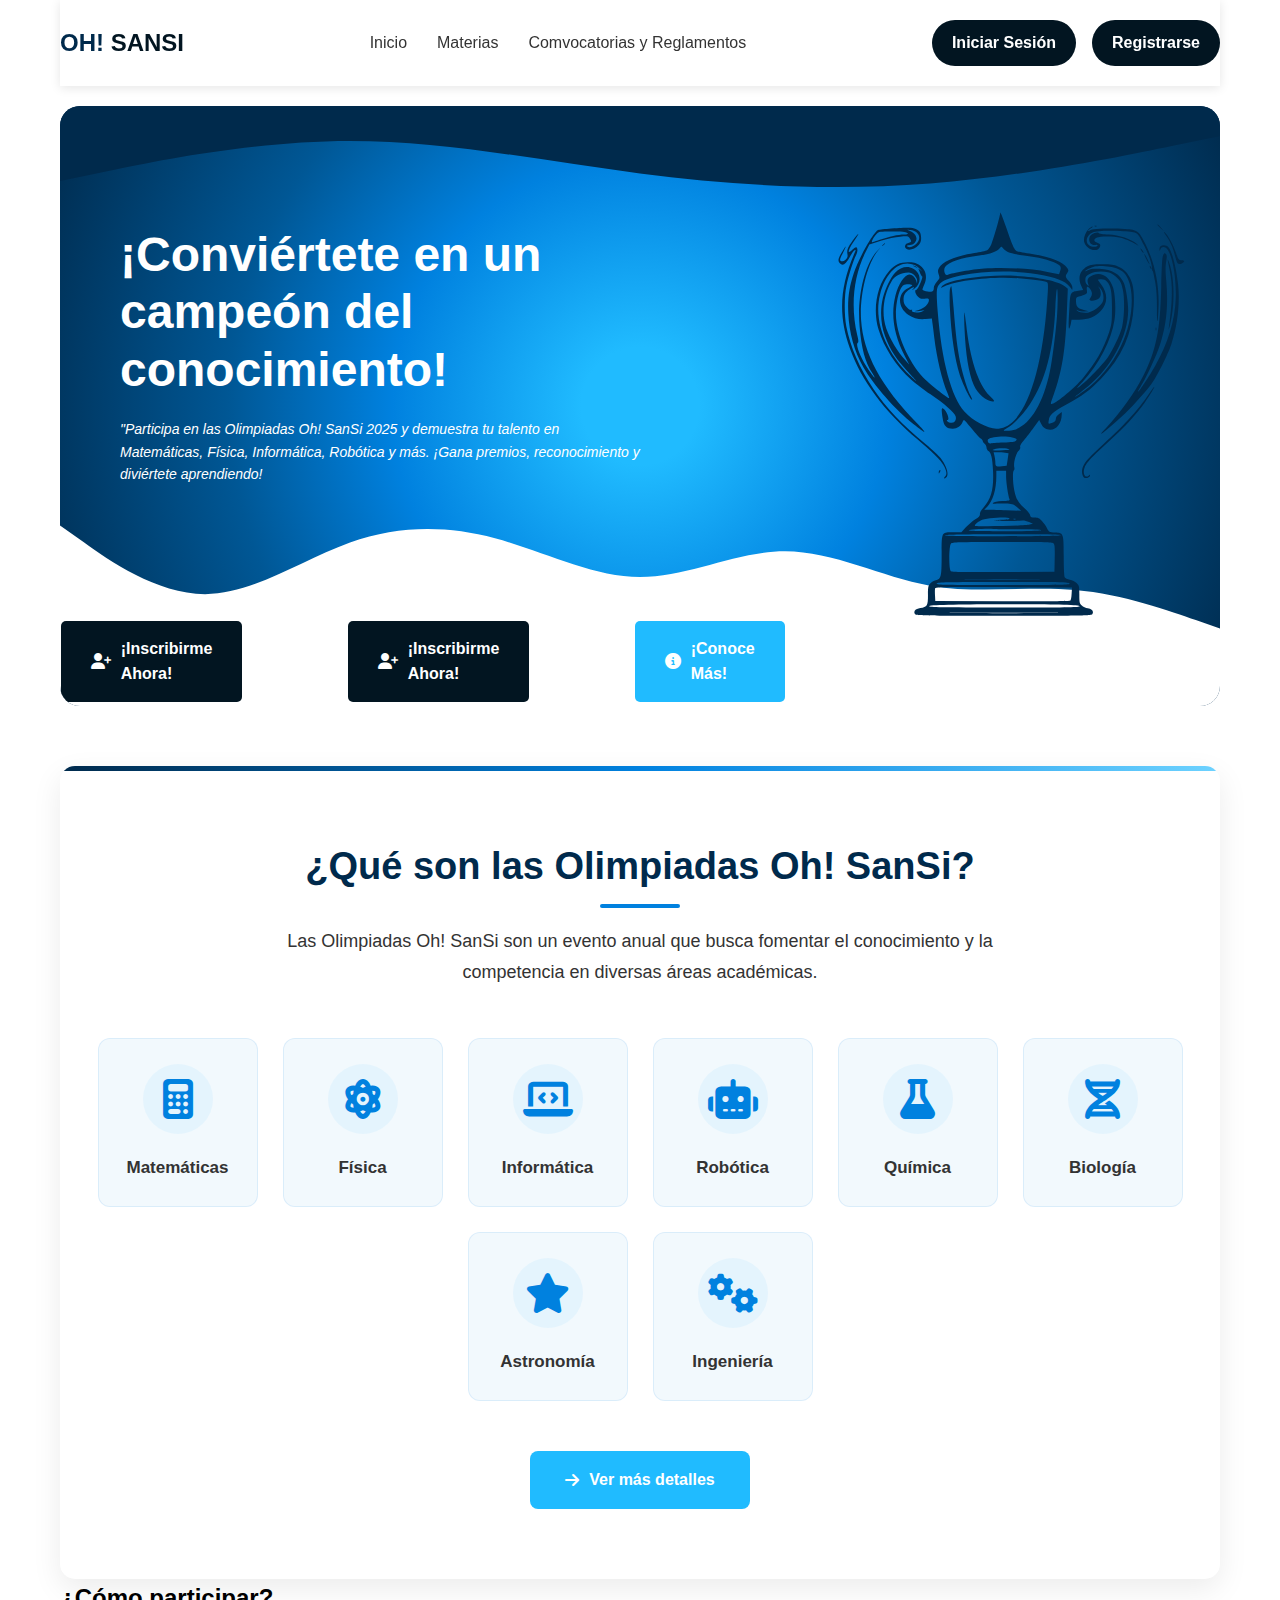
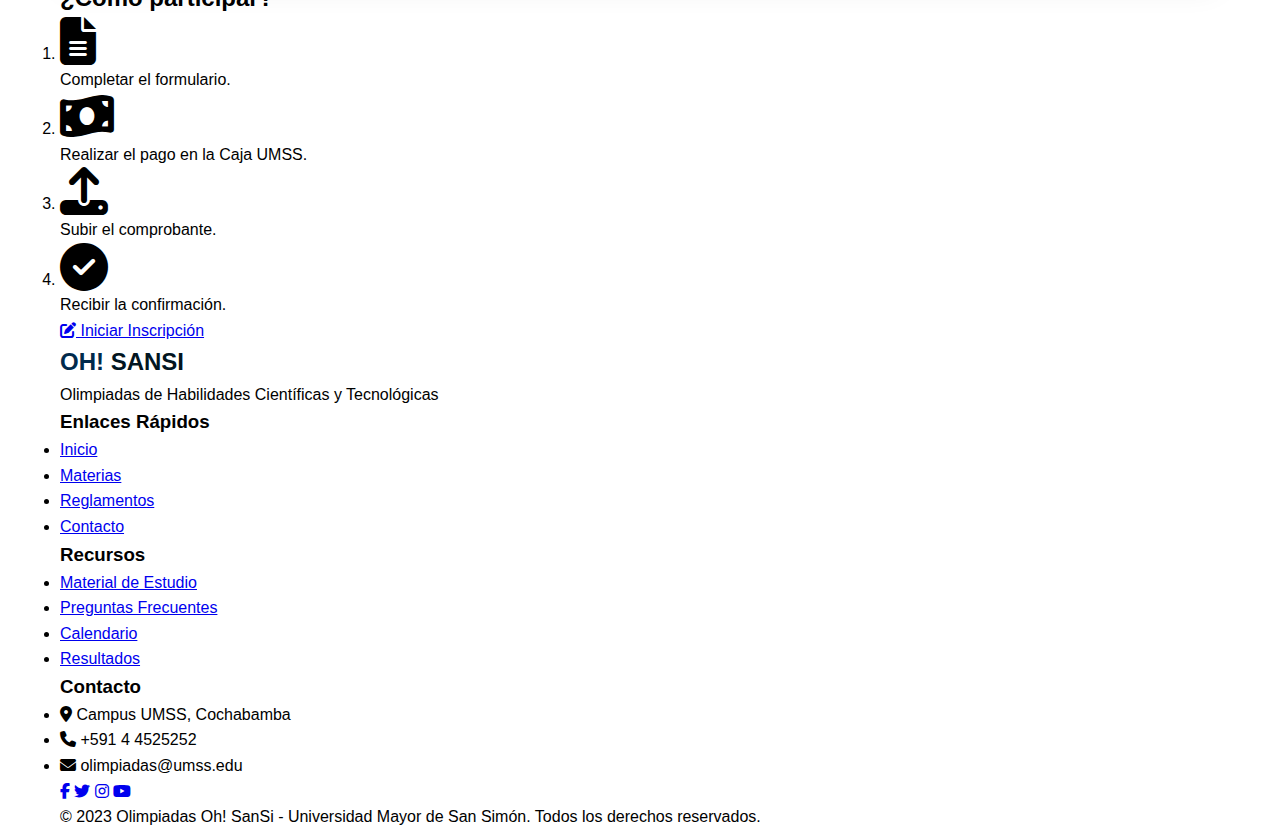
==== commit ef6f0995: "Dashborad de estudiante, modal en el index para escoger estudiante y tutor, registro de tutor" ====
--- a/HTML/index.html
+++ b/HTML/index.html
@@ -51,7 +51,7 @@
         <section class="hero">
             
             <div class="wave-top">
-                <img src="wave-top.svg" alt="Wave Top">
+                <img src="/wave-top.svg" alt="Wave Top">
             </div>
             
             <div class="hero-content">
@@ -60,9 +60,13 @@
                     <p class="quote">"Participa en las Olimpiadas Oh! SanSi 2025 y demuestra tu talento en Matemáticas, Física, Informática, Robótica y más. ¡Gana premios, reconocimiento y diviértete aprendiendo!</p>
                     
                     <div class="cta-buttons">
+<<<<<<< HEAD
+                        <a href="#" class="get-started"><i class="fas fa-user-plus"></i> ¡Inscribirme Ahora!</a>
+=======
                         <a href="#" class="get-started" id="register-now">
                             <i class="fas fa-user-plus"></i> ¡Inscribirme Ahora!
                         </a>
+>>>>>>> Guilder
                         <a href="#" class="watch-video">
                             <i class="fas fa-info-circle"></i> ¡Conoce Más!
                         </a>
@@ -174,7 +178,7 @@
     
     <!-- Login Modal -->
     <div id="login-modal" class="login-modal" style="display: none;">
-        <div class="login-container">
+        <div class="login-container" id="login-container">
             <div class="login-header">
                 <div class="close-modal">
                     <i class="fas fa-times"></i>
@@ -222,6 +226,39 @@
                 
                 <div class="register-link">
                     <p>¿No tienes una cuenta? <a href="#">Regístrate aquí</a></p>
+                </div>
+            </div>
+        </div>
+        
+        <!-- Password Recovery Container -->
+        <div class="login-container" id="recovery-container" style="display: none;">
+            <div class="login-header">
+                <div class="back-to-login">
+                    <i class="fas fa-arrow-left"></i>
+                </div>
+                <div class="user-icon">
+                    <i class="fas fa-key"></i>
+                </div>
+                <h2>Recuperar Contraseña</h2>
+            </div>
+            
+            <div class="login-body">
+                <p class="login-instruction">Ingrese su correo electrónico y le enviaremos un enlace para restablecer su contraseña.</p>
+                
+                <form class="recovery-form">
+                    <div class="form-group">
+                        <label for="recovery-email">Correo Electrónico</label>
+                        <div class="input-with-icon">
+                            <i class="fas fa-envelope"></i>
+                            <input type="email" id="recovery-email" placeholder="email@address.com" required>
+                        </div>
+                    </div>
+                    
+                    <button type="submit" class="login-btn">Enviar Enlace de Recuperación</button>
+                </form>
+                
+                <div class="register-link">
+                    <p><a href="#" class="back-to-login-link">Volver a Iniciar Sesión</a></p>
                 </div>
             </div>
         </div>
@@ -234,11 +271,18 @@
             const closeModal = document.querySelector('.close-modal');
             const loginForm = document.querySelector('.login-form');
             const loginBtn = document.querySelector('.login-btn');
+            const forgotPasswordLink = document.querySelector('.forgot-password');
+            const backToLoginLinks = document.querySelectorAll('.back-to-login, .back-to-login-link');
+            const loginContainer = document.getElementById('login-container');
+            const recoveryContainer = document.getElementById('recovery-container');
+            const recoveryForm = document.querySelector('.recovery-form');
             
             // Show modal when login button is clicked
             loginButton.addEventListener('click', function(e) {
                 e.preventDefault();
                 loginModal.style.display = 'flex';
+                loginContainer.style.display = 'block';
+                recoveryContainer.style.display = 'none';
                 // Add small delay to trigger animation
                 setTimeout(() => {
                     document.querySelector('.login-container').style.opacity = '1';
@@ -249,6 +293,11 @@
             // Close modal when clicking the close button
             closeModal.addEventListener('click', function() {
                 loginModal.style.display = 'none';
+                // Reset containers to initial state
+                setTimeout(() => {
+                    loginContainer.style.display = 'block';
+                    recoveryContainer.style.display = 'none';
+                }, 300);
             });
             
             // Handle form submission
@@ -264,6 +313,50 @@
                     // Redirect to dashboard
                     window.location.href = 'dashboard.html';
                 }, 1000);
+            });
+            
+            // Show recovery form
+            forgotPasswordLink.addEventListener('click', function(e) {
+                e.preventDefault();
+                loginContainer.style.opacity = '0';
+                loginContainer.style.transform = 'translateY(-20px)';
+                setTimeout(() => {
+                    loginContainer.style.display = 'none';
+                    recoveryContainer.style.display = 'block';
+                    recoveryContainer.style.opacity = '1';
+                    recoveryContainer.style.transform = 'translateY(0)';
+                }, 300);
+            });
+            
+            // Back to login form
+            backToLoginLinks.forEach(link => {
+                link.addEventListener('click', function(e) {
+                    e.preventDefault();
+                    recoveryContainer.style.display = 'none';
+                    loginContainer.style.display = 'block';
+                });
+            });
+            
+            // Handle recovery form submission
+            recoveryForm.addEventListener('submit', function(e) {
+                e.preventDefault();
+                const recoveryBtn = recoveryForm.querySelector('.login-btn');
+                const recoveryEmail = document.getElementById('recovery-email').value;
+                
+                // Add loading state
+                recoveryBtn.textContent = 'Enviando...';
+                recoveryBtn.disabled = true;
+                
+                // Simulate sending recovery email
+                setTimeout(() => {
+                    alert('Si el correo existe en nuestro sistema, recibirás un enlace para restablecer tu contraseña.');
+                    recoveryBtn.textContent = 'Enviar Enlace de Recuperación';
+                    recoveryBtn.disabled = false;
+                    document.getElementById('recovery-email').value = '';
+                    // Return to login form
+                    recoveryContainer.style.display = 'none';
+                    loginContainer.style.display = 'block';
+                }, 2000);
             });
             
             // Toggle password visibility
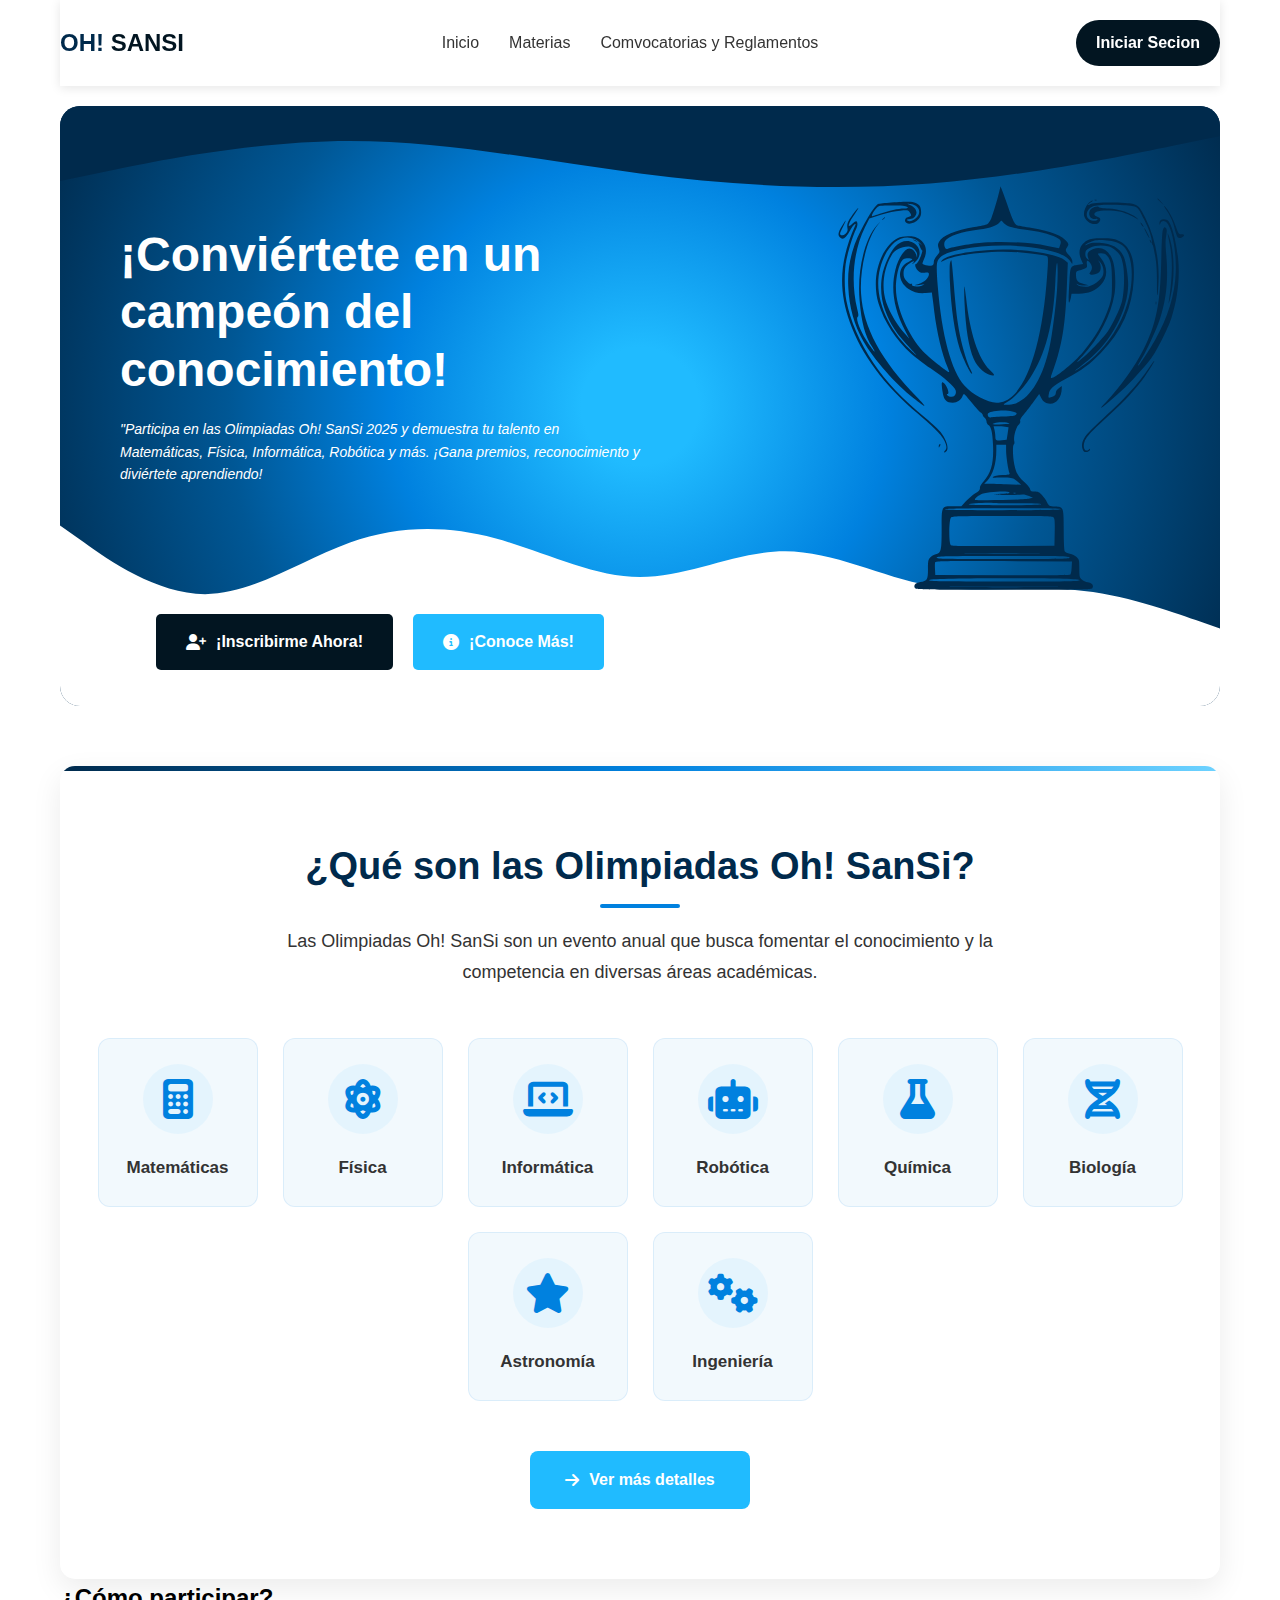
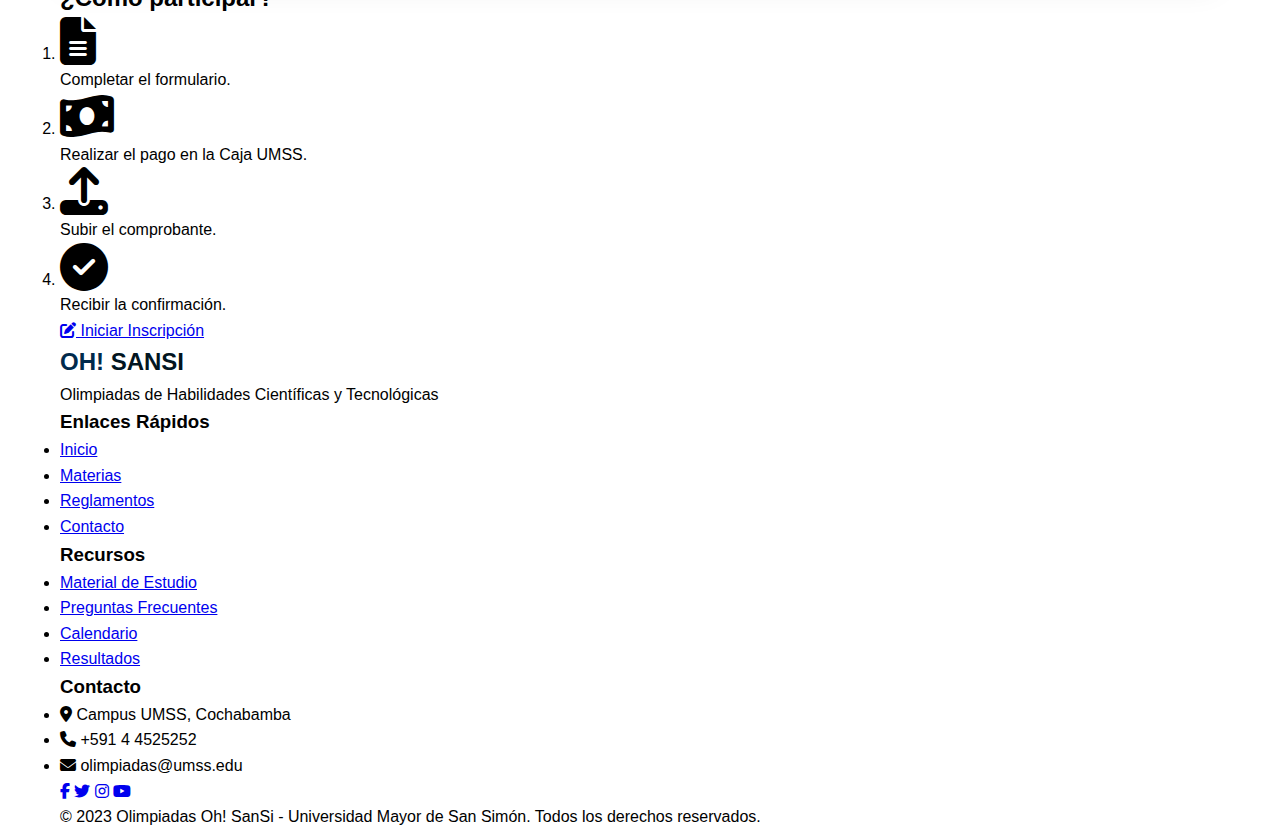
==== commit dc402551: "convocatoria" ====
--- a/HTML/index.html
+++ b/HTML/index.html
@@ -19,34 +19,9 @@
                     <a href="#">Materias</a>
                     <a href="#">Comvocatorias y Reglamentos</a>
                 </div>
-                <div class="auth-buttons">
-                    <a href="#" class="join-btn" id="login-button">Iniciar Sesión</a>
-                    <a href="#" class="join-btn" id="register-button">Registrarse</a>
-                </div>
+                <a href="#" class="join-btn" id="login-button">Iniciar Secion</a>
             </nav>
         </header>
-
-        <!-- Registration Modal -->
-        <div id="registro-modal" class="modal">
-            <div class="modal-content">
-                <span class="close">&times;</span>
-                <h2>Registro</h2>
-                <div class="registration-options">
-                    <a href="registro_Estudiante.html" class="option-card">
-                        <div class="option-icon">
-                            <i class="fas fa-user-graduate"></i>
-                        </div>
-                        <span>Estudiante</span>
-                    </a>
-                    <a href="registro_Tutor.html" class="option-card">
-                        <div class="option-icon">
-                            <i class="fas fa-chalkboard-teacher"></i>
-                        </div>
-                        <span>Tutor</span>
-                    </a>
-                </div>
-            </div>
-        </div>
         
         <section class="hero">
             
@@ -60,13 +35,7 @@
                     <p class="quote">"Participa en las Olimpiadas Oh! SanSi 2025 y demuestra tu talento en Matemáticas, Física, Informática, Robótica y más. ¡Gana premios, reconocimiento y diviértete aprendiendo!</p>
                     
                     <div class="cta-buttons">
-<<<<<<< HEAD
                         <a href="#" class="get-started"><i class="fas fa-user-plus"></i> ¡Inscribirme Ahora!</a>
-=======
-                        <a href="#" class="get-started" id="register-now">
-                            <i class="fas fa-user-plus"></i> ¡Inscribirme Ahora!
-                        </a>
->>>>>>> Guilder
                         <a href="#" class="watch-video">
                             <i class="fas fa-info-circle"></i> ¡Conoce Más!
                         </a>
@@ -371,86 +340,5 @@
             });
         });
     </script>
-    <script>
-        document.addEventListener('DOMContentLoaded', function() {
-            const loginButton = document.getElementById('login-button');
-            const loginModal = document.getElementById('login-modal');
-            const closeModal = document.querySelector('.close-modal');
-            const loginForm = document.querySelector('.login-form');
-            const loginBtn = document.querySelector('.login-btn');
-            
-            // Show modal when login button is clicked
-            loginButton.addEventListener('click', function(e) {
-                e.preventDefault();
-                loginModal.style.display = 'flex';
-                // Add small delay to trigger animation
-                setTimeout(() => {
-                    document.querySelector('.login-container').style.opacity = '1';
-                    document.querySelector('.login-container').style.transform = 'translateY(0)';
-                }, 10);
-            });
-            
-            // Close modal when clicking the close button
-            closeModal.addEventListener('click', function() {
-                loginModal.style.display = 'none';
-            });
-            
-            // Handle form submission
-            loginForm.addEventListener('submit', function(e) {
-                e.preventDefault();
-                
-                // Add loading state
-                loginBtn.textContent = 'Iniciando sesión...';
-                loginBtn.disabled = true;
-            
-                // Simulate login validation (replace with actual authentication)
-                setTimeout(() => {
-                    // Redirect to dashboard
-                    window.location.href = 'dashboard.html';
-                }, 1000);
-            });
-            
-            // Toggle password visibility
-            const togglePassword = document.querySelector('.toggle-password');
-            const passwordInput = document.querySelector('#password');
-            
-            togglePassword.addEventListener('click', function() {
-                const type = passwordInput.getAttribute('type') === 'password' ? 'text' : 'password';
-                passwordInput.setAttribute('type', type);
-                this.classList.toggle('fa-eye');
-                this.classList.toggle('fa-eye-slash');
-            });
-        });
-    </script>
-    <script>
-        document.addEventListener('DOMContentLoaded', function() {
-            // Registration Modal Functionality
-            const registerNowBtn = document.querySelector('.get-started');
-            const registerBtn = document.getElementById('register-button');
-            const registroModal = document.getElementById('registro-modal');
-            const closeRegistroBtn = registroModal.querySelector('.close');
-
-            function showRegistroModal(e) {
-                e.preventDefault();
-                registroModal.style.display = 'block';
-            }
-
-            // Add click event listeners
-            registerNowBtn.addEventListener('click', showRegistroModal);
-            registerBtn.addEventListener('click', showRegistroModal);
-
-            // Close modal when clicking X
-            closeRegistroBtn.addEventListener('click', () => {
-                registroModal.style.display = 'none';
-            });
-
-            // Close modal when clicking outside
-            window.addEventListener('click', (e) => {
-                if (e.target === registroModal) {
-                    registroModal.style.display = 'none';
-                }
-            });
-        });
-    </script>
 </body>
 </html>--- a/CSS/login.css
+++ b/CSS/login.css
@@ -21,7 +21,7 @@
     visibility: visible;
 }
 
-.login-container {
+.login-container, #recovery-container {
     background-color: white;
     border-radius: 12px;
     box-shadow: 0 10px 30px rgba(0, 0, 0, 0.25);
@@ -29,7 +29,8 @@
     max-width: 420px;
     overflow: hidden;
     transform: translateY(20px);
-    transition: transform 0.4s cubic-bezier(0.175, 0.885, 0.32, 1.275);
+    opacity: 0;
+    transition: transform 0.4s cubic-bezier(0.175, 0.885, 0.32, 1.275), opacity 0.3s ease;
     animation: modal-in 0.5s forwards;
 }
 
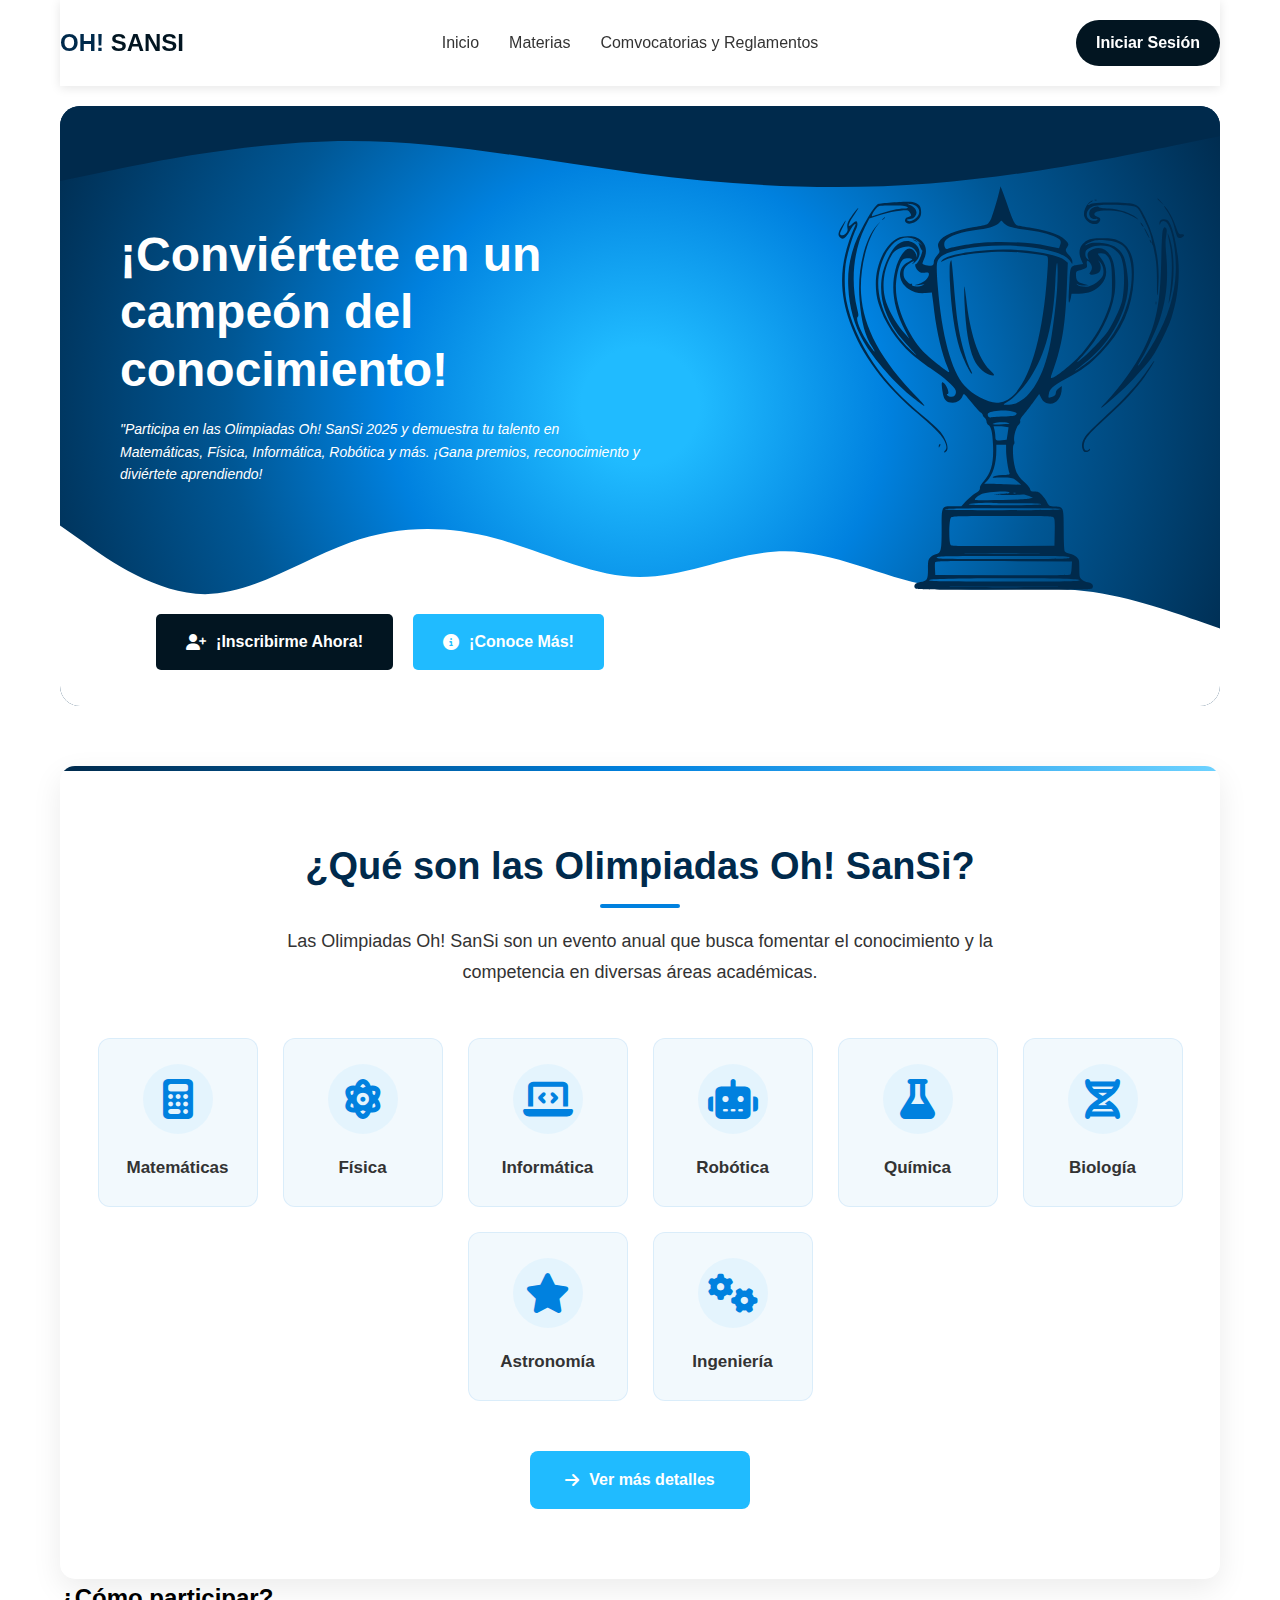
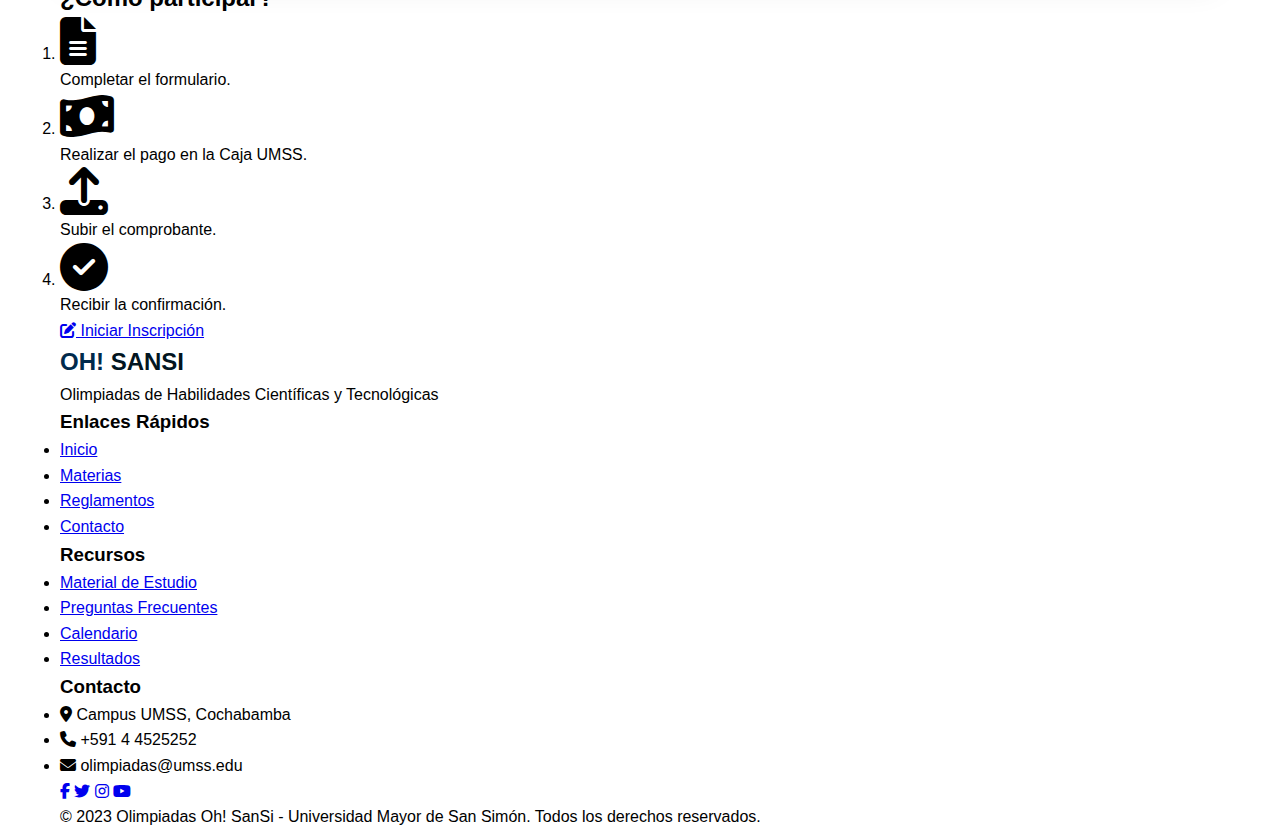
==== commit 7a97d50e: "Hice muchos cambios que ya no me acuerdo, cree archivos de html,css y js" ====
--- a/HTML/index.html
+++ b/HTML/index.html
@@ -19,9 +19,33 @@
                     <a href="#">Materias</a>
                     <a href="#">Comvocatorias y Reglamentos</a>
                 </div>
-                <a href="#" class="join-btn" id="login-button">Iniciar Secion</a>
+                <div class="auth-buttons">
+                    <a href="#" class="join-btn" id="login-button">Iniciar Sesión</a>
+                </div>
             </nav>
         </header>
+
+        <!-- Registration Modal -->
+        <div id="registro-modal" class="modal">
+            <div class="modal-content">
+                <span class="close">&times;</span>
+                <h2>Registro</h2>
+                <div class="registration-options">
+                    <a href="registro_Estudiante.html" class="option-card">
+                        <div class="option-icon">
+                            <i class="fas fa-user-graduate"></i>
+                        </div>
+                        <span>Estudiante</span>
+                    </a>
+                    <a href="registro_Tutor.html" class="option-card">
+                        <div class="option-icon">
+                            <i class="fas fa-chalkboard-teacher"></i>
+                        </div>
+                        <span>Tutor</span>
+                    </a>
+                </div>
+            </div>
+        </div>
         
         <section class="hero">
             
@@ -35,7 +59,9 @@
                     <p class="quote">"Participa en las Olimpiadas Oh! SanSi 2025 y demuestra tu talento en Matemáticas, Física, Informática, Robótica y más. ¡Gana premios, reconocimiento y diviértete aprendiendo!</p>
                     
                     <div class="cta-buttons">
-                        <a href="#" class="get-started"><i class="fas fa-user-plus"></i> ¡Inscribirme Ahora!</a>
+                        <a href="#" class="get-started" id="register-now">
+                            <i class="fas fa-user-plus"></i> ¡Inscribirme Ahora!
+                        </a>
                         <a href="#" class="watch-video">
                             <i class="fas fa-info-circle"></i> ¡Conoce Más!
                         </a>
@@ -340,5 +366,87 @@
             });
         });
     </script>
+    <script>
+        document.addEventListener('DOMContentLoaded', function() {
+            const loginButton = document.getElementById('login-button');
+            const loginModal = document.getElementById('login-modal');
+            const closeModal = document.querySelector('.close-modal');
+            const loginForm = document.querySelector('.login-form');
+            const loginBtn = document.querySelector('.login-btn');
+            
+            // Show modal when login button is clicked
+            loginButton.addEventListener('click', function(e) {
+                e.preventDefault();
+                loginModal.style.display = 'flex';
+                // Add small delay to trigger animation
+                setTimeout(() => {
+                    document.querySelector('.login-container').style.opacity = '1';
+                    document.querySelector('.login-container').style.transform = 'translateY(0)';
+                }, 10);
+            });
+            
+            // Close modal when clicking the close button
+            closeModal.addEventListener('click', function() {
+                loginModal.style.display = 'none';
+            });
+            
+            // Handle form submission
+            loginForm.addEventListener('submit', function(e) {
+                e.preventDefault();
+                
+                // Add loading state
+                loginBtn.textContent = 'Iniciando sesión...';
+                loginBtn.disabled = true;
+            
+                // Simulate login validation (replace with actual authentication)
+                setTimeout(() => {
+                    // Redirect to dashboard
+                    window.location.href = 'dashboard.html';
+                }, 1000);
+            });
+            
+            // Toggle password visibility
+            const togglePassword = document.querySelector('.toggle-password');
+            const passwordInput = document.querySelector('#password');
+            
+            togglePassword.addEventListener('click', function() {
+                const type = passwordInput.getAttribute('type') === 'password' ? 'text' : 'password';
+                passwordInput.setAttribute('type', type);
+                this.classList.toggle('fa-eye');
+                this.classList.toggle('fa-eye-slash');
+            });
+        });
+    </script>
+    <script>
+        document.addEventListener('DOMContentLoaded', function() {
+            // Registration Modal Functionality
+            const registerNowBtn = document.querySelector('.get-started');
+            const registerBtn = document.getElementById('register-button');
+            const registroModal = document.getElementById('registro-modal');
+            const closeRegistroBtn = registroModal.querySelector('.close');
+
+            function showRegistroModal(e) {
+                e.preventDefault();
+                registroModal.style.display = 'block';
+            }
+
+            // Add click event listeners
+            registerNowBtn.addEventListener('click', showRegistroModal);
+            registerBtn.addEventListener('click', showRegistroModal);
+
+            // Close modal when clicking X
+            closeRegistroBtn.addEventListener('click', () => {
+                registroModal.style.display = 'none';
+            });
+
+            // Close modal when clicking outside
+            window.addEventListener('click', (e) => {
+                if (e.target === registroModal) {
+                    registroModal.style.display = 'none';
+                }
+            });
+        });
+    </script>
+    <script src="/JS/index.js"></script>
 </body>
 </html>